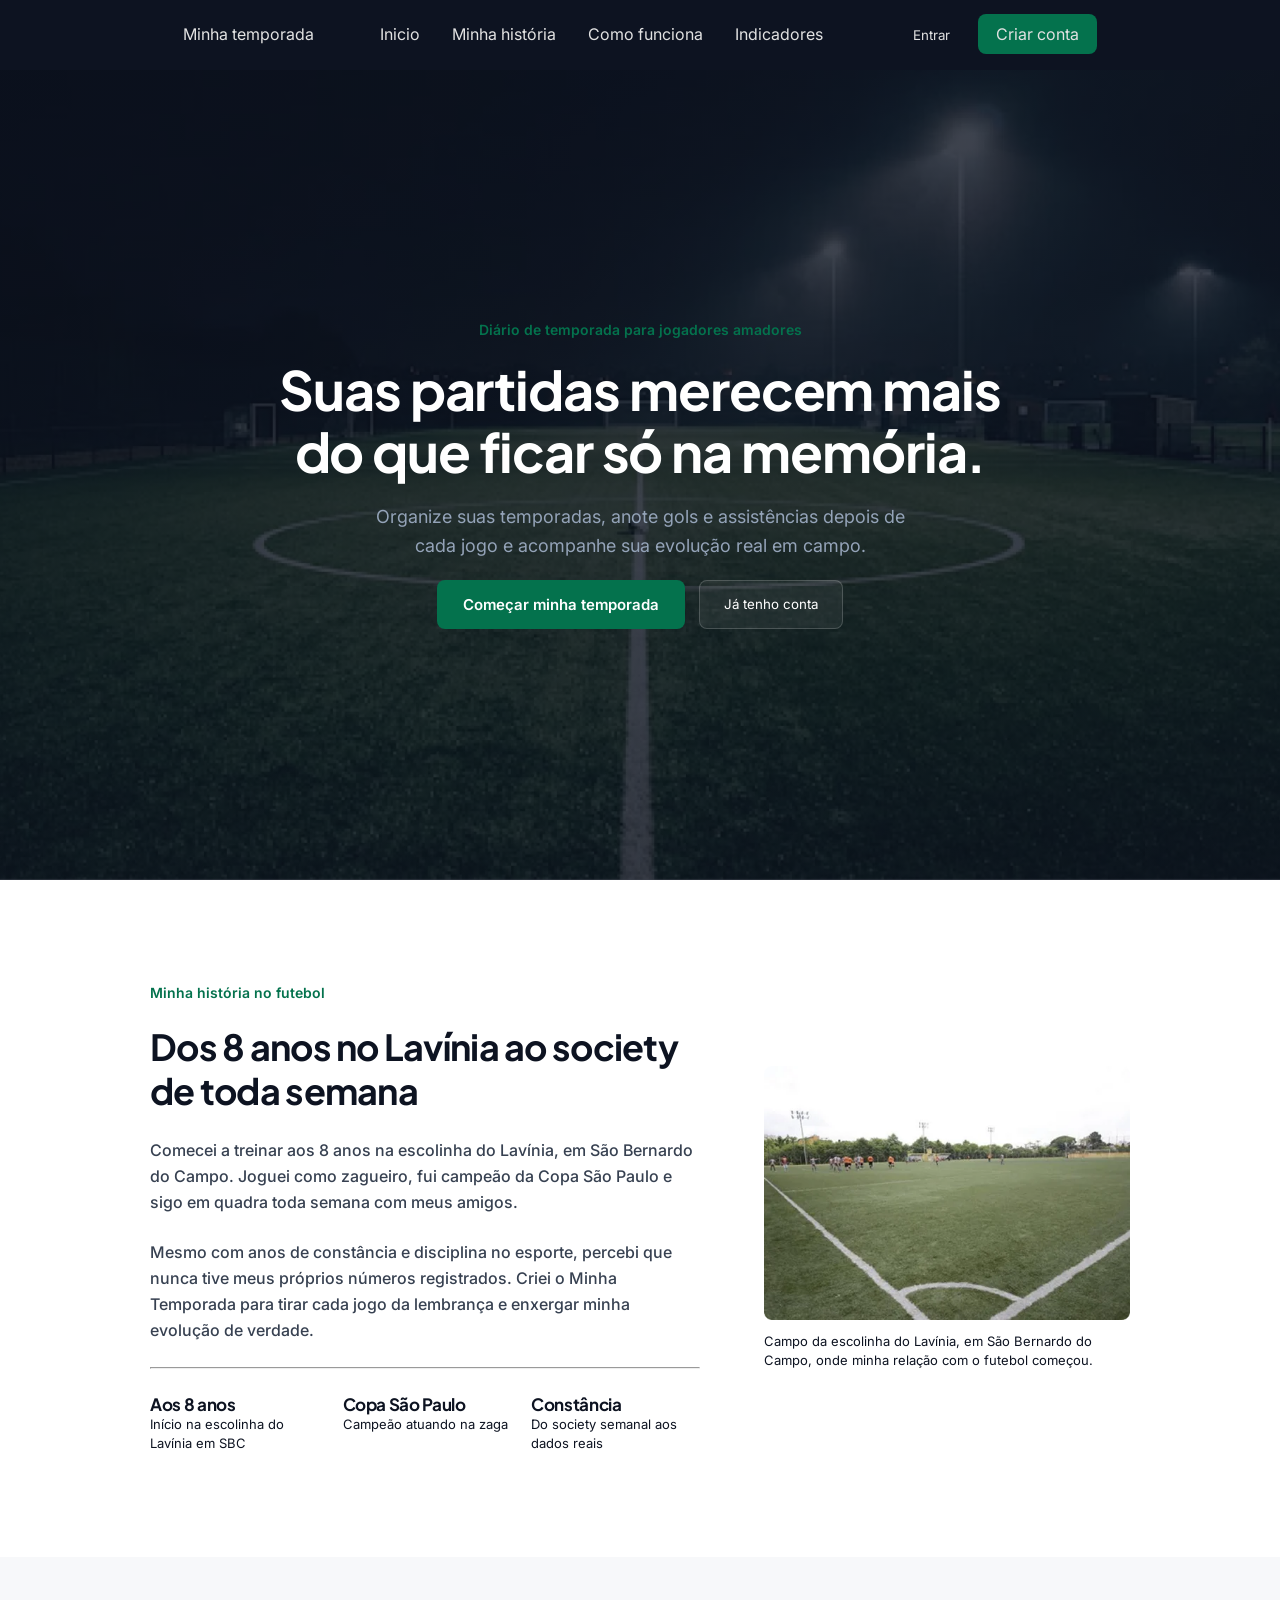
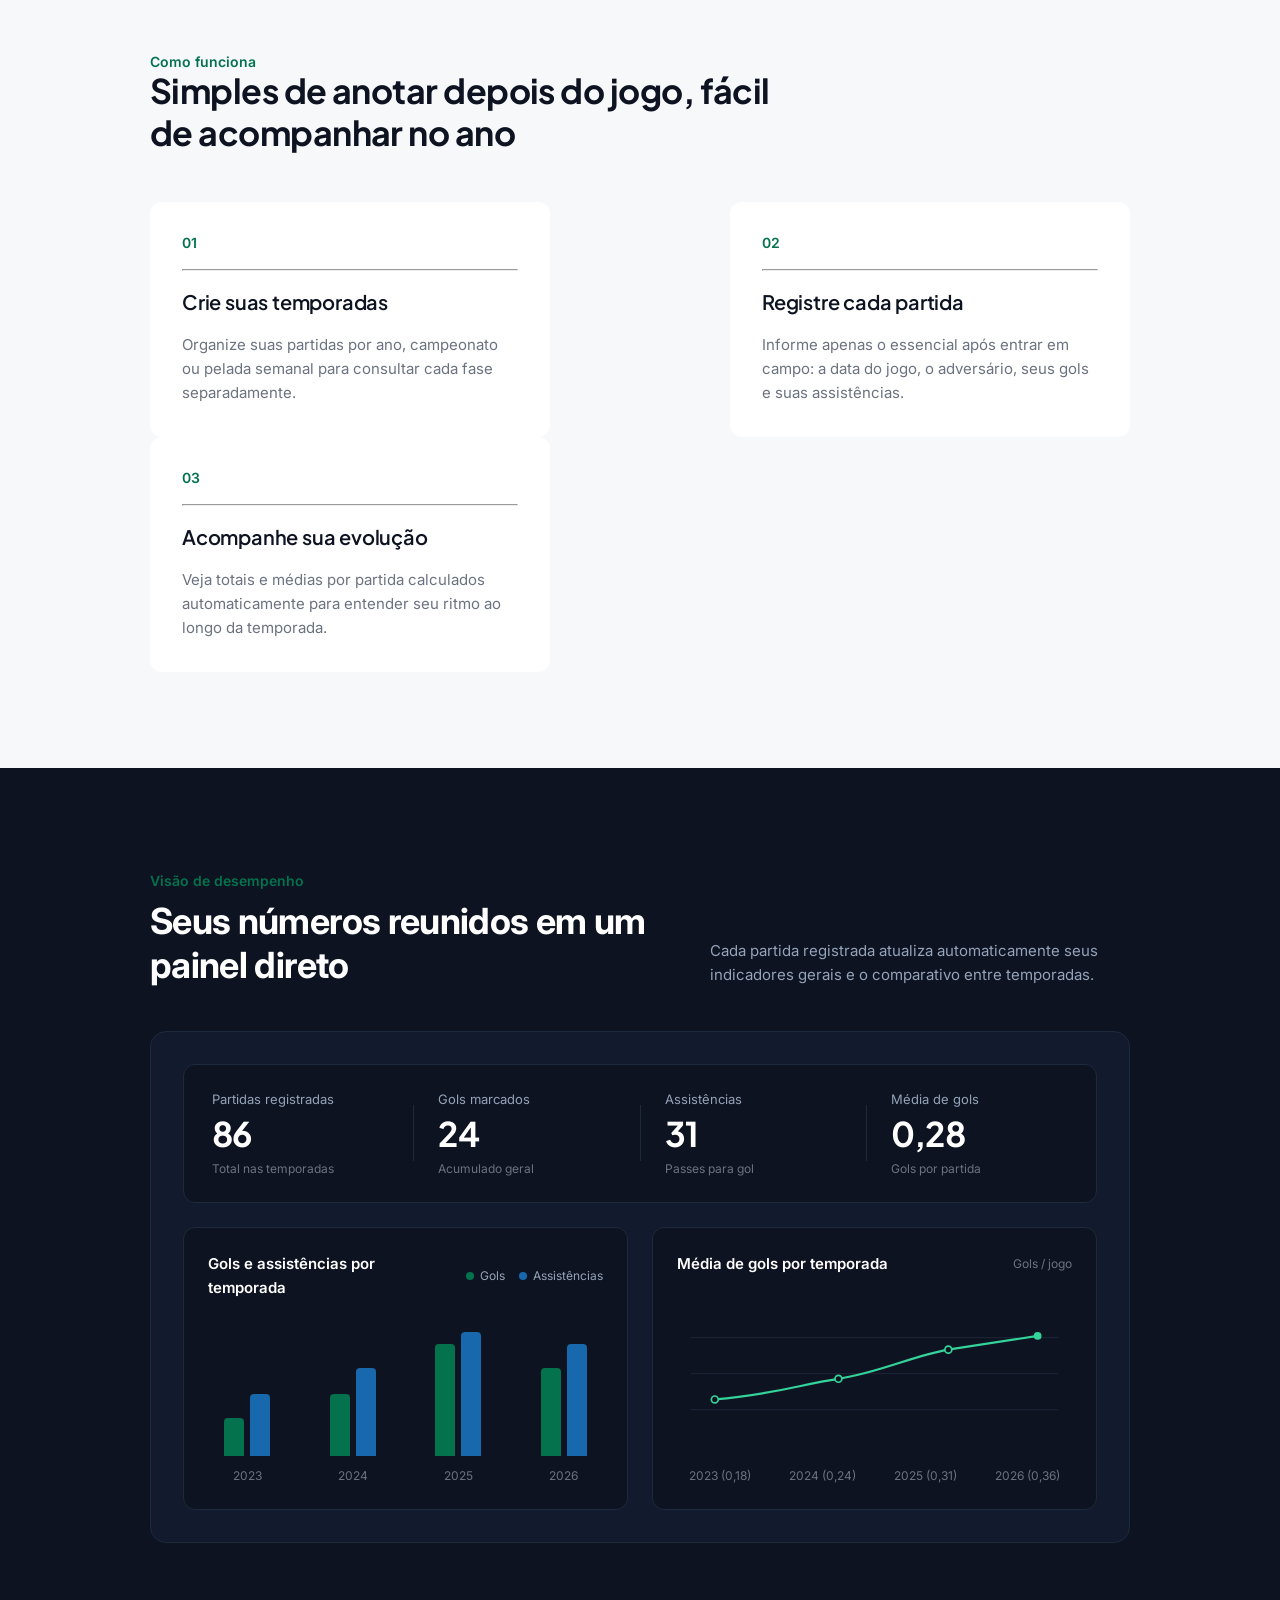
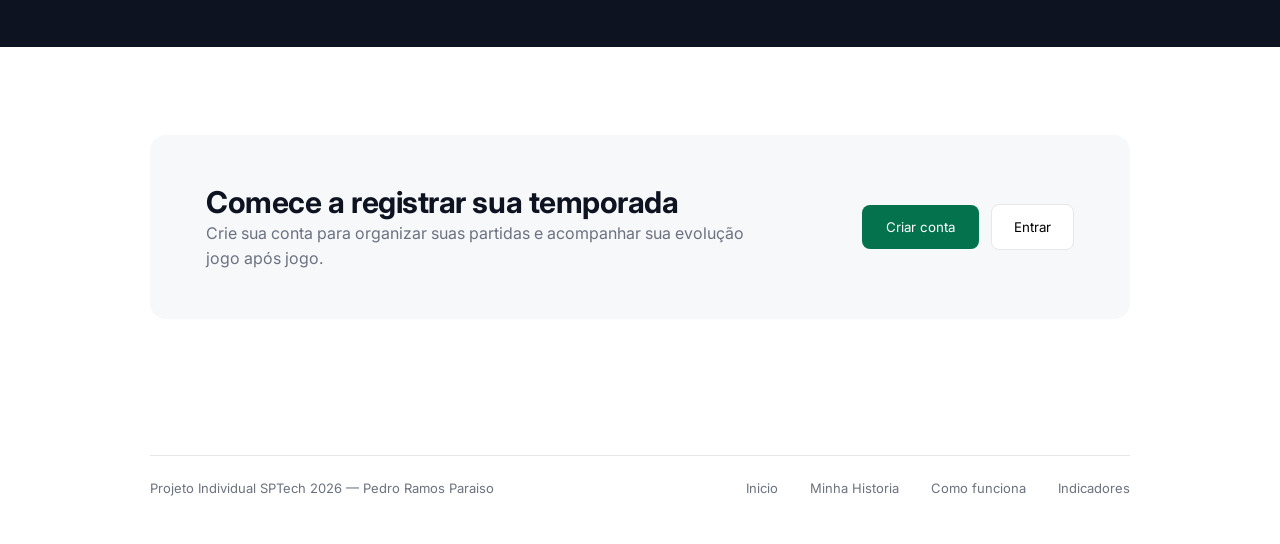
==== public/index.html @ c08e5352 "feat: adiciona tag a no navbar para redirecionar para cada sessão" ====
<!doctype html>
<html lang="pt-br">
  <head>
    <meta charset="UTF-8" />
    <meta name="viewport" content="width=device-width, initial-scale=1.0" />
    <link rel="stylesheet" href="./css/global.css" />
    <link rel="stylesheet" href="./css/components/navbar.css" />
    <link rel="stylesheet" href="./css/hero.css" />
    <link rel="stylesheet" href="./css/minha-historia.css" />
    <link rel="stylesheet" href="./css/como-funciona.css" />
    <link rel="stylesheet" href="./css/previa.css" />
    <link rel="stylesheet" href="./css/chamada-final.css" />
    <link rel="stylesheet" href="./css/footer.css" />
    <title>Minha Temorada</title>
  </head>
  <body>
    <header class="navbar-container">
      <span>Minha temporada</span>
      <nav class="navbar-container-link">
        <ul>
          <ol>
            <a href="#inicio"> Inicio </a>
          </ol>
          <ol>
            <a href="#historia"> Minha história </a>
          </ol>
          <ol>
            <a href="#como-funciona"> Como funciona </a>
          </ol>
          <ol>
            <a href="#previa"> Indicadores </a>
          </ol>
        </ul>
      </nav>
      <div>
        <a href="./pages/login.html">
          <button class="btn-entrar">Entrar</button>
        </a>
        <a class="btn-criar">Criar conta</a>
      </div>
    </header>
    <main>
      <section id="inicio" class="section-hero">
        <span class="kicker">Diário de temporada para jogadores amadores</span>
        <h1 class="hero-titulo">
          Suas partidas merecem mais do que ficar só na memória.
        </h1>
        <p class="hero-subtitulo">
          Organize suas temporadas, anote gols e assistências depois de cada
          jogo e acompanhe sua evolução real em campo.
        </p>

        <div class="hero-container">
          <button class="btn-comecar-temporada">Começar minha temporada</button>
          <button class="btn-tenho-conta">Já tenho conta</button>
        </div>
      </section>
      <section id="historia" class="section-historia">
        <article class="historia-narrativa">
          <span class="kicker">Minha história no futebol</span>
          <h2 class="narrativa-titulo">
            Dos 8 anos no Lavínia ao society de toda semana
          </h2>
          <p class="narrativa-descricao">
            Comecei a treinar aos 8 anos na escolinha do Lavínia, em São
            Bernardo do Campo. Joguei como zagueiro, fui campeão da Copa São
            Paulo e sigo em quadra toda semana com meus amigos.
          </p>
          <p class="narrativa-descricao">
            Mesmo com anos de constância e disciplina no esporte, percebi que
            nunca tive meus próprios números registrados. Criei o Minha
            Temporada para tirar cada jogo da lembrança e enxergar minha
            evolução de verdade.
          </p>

          <hr />
          <div class="container-trajetoria">
            <div class="card-trajetoria">
              <h3 class="trajetoria-titulo">Aos 8 anos</h3>
              <p class="trajetoria-descricao">
                Início na escolinha do Lavínia em SBC
              </p>
            </div>
            <div class="card-trajetoria">
              <h3 class="trajetoria-titulo">Copa São Paulo</h3>
              <p class="trajetoria-descricao">Campeão atuando na zaga</p>
            </div>
            <div class="card-trajetoria">
              <h3 class="trajetoria-titulo">Constância</h3>
              <p class="trajetoria-descricao">
                Do society semanal aos dados reais
              </p>
            </div>
          </div>
        </article>

        <article class="container-foto">
          <img
            src="./assets/campo-lavinia.webp"
            alt="Campo do Lavínia São Bernardo do Campo"
          />
          <p class="trajetoria-descricao legenda">
            Campo da escolinha do Lavínia, em São Bernardo do Campo, onde minha
            relação com o futebol começou.
          </p>
        </article>
      </section>

      <section id="como-funciona" class="section-como-funciona">
        <div class="como-funciona-container-titulo">
          <span class="kicker">Como funciona</span>
          <h4 class="como-funciona-titulo">
            Simples de anotar depois do jogo, fácil de acompanhar no ano
          </h4>
        </div>

        <div class="como-funciona-container-card">
          <article class="como-funciona-card">
            <span class="kicker">01</span>
            <hr />
            <h4 class="card-titulo">Crie suas temporadas</h4>
            <p class="card-descricao">
              Organize suas partidas por ano, campeonato ou pelada semanal para
              consultar cada fase separadamente.
            </p>
          </article>

          <article class="como-funciona-card">
            <span class="kicker">02</span>
            <hr />
            <h4 class="card-titulo">Registre cada partida</h4>
            <p class="card-descricao">
              Informe apenas o essencial após entrar em campo: a data do jogo, o
              adversário, seus gols e suas assistências.
            </p>
          </article>

          <article class="como-funciona-card">
            <span class="kicker">03</span>
            <hr />
            <h4 class="card-titulo">Acompanhe sua evolução</h4>
            <p class="card-descricao">
              Veja totais e médias por partida calculados automaticamente para
              entender seu ritmo ao longo da temporada.
            </p>
          </article>
        </div>
      </section>

      <section id="previa" class="section-previa">
        <div class="previa-header">
          <div class="previa-container-titulo">
            <span class="kicker">Visão de desempenho</span>
            <h5 class="previa-titulo">
              Seus números reunidos em um painel direto
            </h5>
          </div>
          <p>
            Cada partida registrada atualiza automaticamente seus indicadores
            gerais e o comparativo entre temporadas.
          </p>
        </div>

        <div class="previa-painel">
          <div class="previa-kpis">
            <div class="kpi-item">
              <span class="kpi-rotulo">Partidas registradas</span>
              <strong class="kpi-valor">86</strong>
              <span class="kpi-apoio">Total nas temporadas</span>
            </div>

            <div class="kpi-divisor"></div>

            <div class="kpi-item">
              <span class="kpi-rotulo">Gols marcados</span>
              <strong class="kpi-valor">24</strong>
              <span class="kpi-apoio">Acumulado geral</span>
            </div>

            <div class="kpi-divisor"></div>

            <div class="kpi-item">
              <span class="kpi-rotulo">Assistências</span>
              <strong class="kpi-valor">31</strong>
              <span class="kpi-apoio">Passes para gol</span>
            </div>

            <div class="kpi-divisor"></div>

            <div class="kpi-item">
              <span class="kpi-rotulo">Média de gols</span>
              <strong class="kpi-valor">0,28</strong>
              <span class="kpi-apoio">Gols por partida</span>
            </div>
          </div>

          <div class="previa-graficos">
            <div class="grafico-card">
              <div class="grafico-topo">
                <h3 class="grafico-titulo">
                  Gols e assistências por temporada
                </h3>
                <div class="grafico-legenda">
                  <span class="legenda-item">
                    <span class="bolinha bolinha-gols"></span> Gols
                  </span>
                  <span class="legenda-item">
                    <span class="bolinha bolinha-assist"></span> Assistências
                  </span>
                </div>
              </div>

              <div class="barras-area">
                <div class="barra-grupo">
                  <div class="barra-par">
                    <div class="barra barra-gols" style="height: 38px"></div>
                    <div class="barra barra-assist" style="height: 62px"></div>
                  </div>
                  <span class="grafico-ano">2023</span>
                </div>

                <div class="barra-grupo">
                  <div class="barra-par">
                    <div class="barra barra-gols" style="height: 62px"></div>
                    <div class="barra barra-assist" style="height: 88px"></div>
                  </div>
                  <span class="grafico-ano">2024</span>
                </div>

                <div class="barra-grupo">
                  <div class="barra-par">
                    <div class="barra barra-gols" style="height: 112px"></div>
                    <div class="barra barra-assist" style="height: 124px"></div>
                  </div>
                  <span class="grafico-ano">2025</span>
                </div>

                <div class="barra-grupo">
                  <div class="barra-par">
                    <div class="barra barra-gols" style="height: 88px"></div>
                    <div class="barra barra-assist" style="height: 112px"></div>
                  </div>
                  <span class="grafico-ano">2026</span>
                </div>
              </div>
            </div>

            <div class="grafico-card">
              <div class="grafico-topo">
                <h3 class="grafico-titulo">Média de gols por temporada</h3>
                <span class="grafico-unidade">Gols / jogo</span>
              </div>

              <svg
                class="curva-media"
                viewBox="0 0 460 126"
                fill="none"
                xmlns="http://www.w3.org/2000/svg"
              >
                <line
                  x1="16"
                  y1="24"
                  x2="444"
                  y2="24"
                  stroke="#1E293B"
                  stroke-width="1"
                />
                <line
                  x1="16"
                  y1="66"
                  x2="444"
                  y2="66"
                  stroke="#1E293B"
                  stroke-width="1"
                />
                <line
                  x1="16"
                  y1="108"
                  x2="444"
                  y2="108"
                  stroke="#1E293B"
                  stroke-width="1"
                />
                <path
                  d="M44 96 C115 90, 145 78, 188 72 C235 65, 275 45, 316 38 C355 32, 395 26, 420 22"
                  stroke="#34D399"
                  stroke-width="2.5"
                  stroke-linecap="round"
                />
                <circle
                  cx="44"
                  cy="96"
                  r="4"
                  fill="#0D1321"
                  stroke="#34D399"
                  stroke-width="2"
                />
                <circle
                  cx="188"
                  cy="72"
                  r="4"
                  fill="#0D1321"
                  stroke="#34D399"
                  stroke-width="2"
                />
                <circle
                  cx="316"
                  cy="38"
                  r="4"
                  fill="#0D1321"
                  stroke="#34D399"
                  stroke-width="2"
                />
                <circle cx="420" cy="22" r="4.5" fill="#34D399" />
              </svg>

              <div class="eixo-medias">
                <span>2023 (0,18)</span>
                <span>2024 (0,24)</span>
                <span>2025 (0,31)</span>
                <span>2026 (0,36)</span>
              </div>
            </div>
          </div>
        </div>
      </section>

      <section id="chamada-final" class="section-chamada-final">
        <div class="chamada-final-card">
          <div class="container-texto">
            <h6 class="chamada-final-titulo">
              Comece a registrar sua temporada
            </h6>
            <p class="chamada-final-descricao">
              Crie sua conta para organizar suas partidas e acompanhar sua
              evolução jogo após jogo.
            </p>
          </div>

          <div class="container-btn">
            <button class="btn-criar-chamada-final">Criar conta</button>
            <button class="btn-entrar-chamada-final">Entrar</button>
          </div>
        </div>
      </section>
    </main>
    <footer>
      <p>Projeto Individual SPTech 2026 — Pedro Ramos Paraiso</p>

      <nav class="navbar-container-link">
        <ul>
          <ol>
            Inicio
          </ol>
          <ol>
            Minha Historia
          </ol>
          <ol>
            Como funciona
          </ol>
          <ol>
            Indicadores
          </ol>
        </ul>
      </nav>
    </footer>
  </body>
</html>
---- public/css/global.css ----
@import url("https://fonts.googleapis.com/css2?family=Inter:wght@400;500;600;700&family=Plus+Jakarta+Sans:wght@600;700&display=swap");

:root {
  --cor-ink-black: #0d1321;
  --cor-turf-green: #04724d;
  --cor-ocean-deep: #1768ac;
  --cor-alabaster-grey: #e2e2e2;
  --cor-taupe-grey: #7a6563;

  --cor-branco: #ffffff;
  --cor-fundo-suave: #f7f8fa;
  --cor-painel-escuro: #121b2e;
  --cor-verde-claro: #5ed39b;

  --cor-texto-escuro: #374151;
  --cor-texto-apoio: #6b7280;
  --cor-texto-claro-apoio: #94a3b8;

  --cor-borda-clara: #e5e7eb;
  --cor-borda-escura: #1e293b;

  --cor-error: #b91c1c;

  --fonte-titulos: "Plus Jakarta Sans", sans-serif;
  --fonte-texto: "Inter", sans-serif;

  --fs-h1: 54px; /* Título Hero */
  --fs-h2: 36px; /* Títulos de seção */
  --fs-kpi: 34px; /* Números de destaque da Dashboard */
  --fs-h3: 30px; /* Título da Chamada Final (CTA) */
  --fs-h4: 20px; /* Títulos dos cards (Passos 01-03) */
  --fs-lead: 18px; /* Subtítulo do Hero */
  --fs-marca: 17px; /* Logotipo e marcos da trajetória */
  --fs-corpo: 16px; /* Parágrafos principais */
  --fs-card: 15px; /* Texto de cards, gráficos e botões principais */
  --fs-nav: 14px; /* Menu de navegação e numeração */
  --fs-kicker: 13px; /* Kickers de seção, legendas e rodapé */
  --fs-grafico: 12px; /* Sublegendas de KPI e eixos */

  --raio-botao: 8px;
  --raio-card: 12px;
  --raio-painel: 16px;
}

* {
  margin: 0;
  padding: 0;
  box-sizing: border-box;
}

html {
  scroll-behavior: smooth;
}

body {
  font-family: var(--fonte-texto);
  font-size: var(--fs-corpo);
  line-height: 1.6;
  color: var(--cor-ink-black);
  background-color: var(--cor-branco);
  -webkit-font-smoothing: antialiased;
}

h1,
h2,
h3,
h4 {
  font-family: var(--fonte-titulos);
  font-weight: 700;
  letter-spacing: -0.02em;
}

a {
  text-decoration: none;
  color: inherit;
  cursor: pointer;
}

ul {
  list-style: none;
}

img {
  max-width: 100%;
  display: block;
}

button {
  font-family: var(--fonte-texto);
  cursor: pointer;
  border: none;
}

.btn-verde {
  border-radius: var(--raio-botao);
  background: var(--cor-turf-green);
  color: var(--cor-branco);
}

.kicker {
  color: var(--cor-turf-green);
  font-size: var(--fs-nav);
  font-style: normal;
  font-weight: 600;
  line-height: normal;
}

hr {
  color: var(--cor-borda-clara);
}

.input {
  border-radius: var(--raio-botao);
  border: 1px solid var(--cor-borda-clara);
  padding: 13px 14px;
  color: var(--cor-painel-escuro);
}

.msgErro {
  display: none;
  color: var(--cor-error);
  font-size: var(--fs-kicker);
  padding: 10px 0px;
  line-height: 1.4;
  text-align: left;
}

.erroGeral {
  display: none;
  background-color: #fef2f2;
  border: 1px solid #fecaca;
  color: var(--cor-error);
  font-size: var(--fs-kicker);
  padding: 10px 14px;
  border-radius: var(--raio-botao, 8px);
  line-height: 1.4;
  text-align: left;
}
---- public/css/components/navbar.css ----
.navbar-container {
  display: flex;
  flex-direction: row;
  justify-content: space-around;
  align-items: center;
  background-color: var(--cor-ink-black);
  color: var(--cor-alabaster-grey);
  padding: 22px 150px;
}

.navbar-container-link ul {
  display: flex;
  flex-direction: row;
  gap: 32px;
}

.navbar-container-link ul ol {
  cursor: pointer;
}

.btn-entrar {
  background-color: transparent;
  color: var(--cor-alabaster-grey);
  border-radius: var(--raio-botao);
  padding: 0 24px;
}

.btn-criar {
  background-color: var(--cor-turf-green);
  color: var(--cor-alabaster-grey);
  padding: 10px 18px;
  border-radius: var(--raio-botao);
}
---- public/css/hero.css ----
.section-hero {
  height: 90vh;
  width: 100%;
  background-image:
    linear-gradient(rgba(13, 19, 33, 0.8), rgba(13, 19, 33, 0.8)),
    url("../assets/bg-main.webp");
  background-position: center;
  background-size: cover;
  background-repeat: no-repeat;

  display: flex;
  flex-direction: column;
  justify-content: center;
  align-items: center;
  gap: 20px;
}

.hero-titulo {
  color: var(--cor-branco);
  text-align: center;
  font-size: var(--fs-h1);
  font-style: normal;
  font-weight: 700;
  line-height: 62px;
  max-width: 790px;
}

.hero-subtitulo {
  color: var(--cor-texto-claro-apoio);
  text-align: center;
  font-size: var(--fs-lead);
  font-style: normal;
  font-weight: 400;
  line-height: 29px;
  max-width: 570px;
}

.hero-container {
  display: flex;
  flex-direction: row;
  gap: 14px;
}

.btn-comecar-temporada {
  border-radius: var(--raio-botao);
  padding: 15px 26px;
  background-color: var(--cor-turf-green);
  color: var(--cor-branco);
  font-style: normal;
  font-size: var(--fs-card);
  font-weight: 600;
  line-height: normal;
}

.btn-tenho-conta {
  border-radius: var(--raio-botao);
  padding: 15px 24px;
  border: 1px solid rgba(255, 255, 255, 0.18);
  background: rgba(255, 255, 255, 0.06);
  color: var(--cor-branco);
}
---- public/css/minha-historia.css ----
.section-historia {
  display: flex;
  flex-direction: row;
  justify-content: center;
  align-items: center;
  padding: 104px 150px;
  gap: 64px;
}

.historia-narrativa {
  display: flex;
  flex-direction: column;
  gap: 24px;
  max-width: 550px;
}

.narrativa-titulo {
  color: var(--cor-ink-black);
  font-size: var(--fs-h2);
  font-style: normal;
  font-weight: 700;
  line-height: 44px;
}

.narrativa-descricao {
  color: var(--cor-texto-escuro);
  font-size: var(--fs-corpo);
  font-style: normal;
  font-weight: 500;
  line-height: 26px;
}

.container-trajetoria {
  display: flex;
  flex-direction: row;
  justify-content: space-between;

  color: var(--cor-ink-black);
}

.trajetoria-titulo {
  font-size: var(--fs-marca);
  font-style: normal;
  font-weight: 700;
  line-height: normal;
}

.trajetoria-descricao {
  color: var(--cor-ink-black);
  font-size: var(--fs-kicker);
  font-style: normal;
  font-weight: 400;
  line-height: 19px;
  max-width: 169px;
}

.container-foto {
  display: flex;
  flex-direction: column;
  gap: 12px;
}

.legenda {
  max-width: 100%;
}
---- public/css/como-funciona.css ----
.section-como-funciona {
  background-color: var(--cor-fundo-suave);
  padding: 96px 150px;
  display: flex;
  flex-direction: column;
  gap: 48px;
}

.como-funciona-container-titulo {
  display: flex;
  flex-direction: column;
}

.como-funciona-titulo {
  color: var(--cor-ink-black);
  font-size: var(--fs-kpi);
  font-style: normal;
  font-weight: 700;
  line-height: 42px;
  letter-spacing: -0.544px;
  max-width: 640px;
}

.como-funciona-container-card {
  display: flex;
  flex-wrap: wrap;
  justify-content: space-between;
  flex-direction: row;
}

.como-funciona-card {
  background-color: var(--cor-branco);
  border-radius: var(--raio-card);
  padding: 32px;
  display: flex;
  flex-direction: column;
  gap: 18px;
  max-width: 400px;
}

.card-titulo {
  color: var(--cor-ink-black);
  font-size: var(--fs-h4);
  font-style: normal;
  font-weight: 600;
  line-height: 26px;
  letter-spacing: -0.2px;
}

.card-descricao {
  color: var(--cor-texto-apoio);
  font-size: 15px;
  font-style: normal;
  font-weight: 400;
  line-height: 24px;
}
---- public/css/previa.css ----
.section-previa {
  padding: 104px 150px;
  background: var(--cor-ink-black);
}

.previa-header {
  display: flex;
  flex-direction: row;
  justify-content: space-between;
  align-items: flex-end;
}

.previa-container-titulo {
  display: flex;
  flex-direction: column;
  gap: 10px;
}

.previa-titulo {
  color: var(--cor-branco);
  font-size: var(--fs-h2);
  font-style: normal;
  font-weight: 700;
  line-height: 44px;
  letter-spacing: -0.648px;
  max-width: 580px;
}

.previa-header p {
  color: var(--cor-texto-claro-apoio);
  font-size: var(--fs-card);
  font-style: normal;
  font-weight: 400;
  line-height: 24px;
  max-width: 420px;
}

.previa-painel {
  margin-top: 44px;
  padding: 32px;
  background-color: var(--cor-painel-escuro);
  border: 1px solid var(--cor-borda-escura);
  border-radius: var(--raio-painel);
  display: flex;
  flex-direction: column;
  gap: 24px;
}

.previa-kpis {
  padding: 24px 28px;
  background-color: var(--cor-ink-black);
  border: 1px solid var(--cor-borda-escura);
  border-radius: var(--raio-card);
  display: flex;
  justify-content: space-between;
  align-items: center;
  gap: 24px;
}

.kpi-item {
  display: flex;
  flex-direction: column;
  gap: 6px;
  flex: 1;
}

.kpi-rotulo {
  font-size: var(--fs-kicker);
  color: var(--cor-texto-claro-apoio);
}

.kpi-valor {
  font-family: var(--fonte-titulos);
  font-size: var(--fs-kpi);
  font-weight: 700;
  line-height: 1.1;
  letter-spacing: -0.02em;
  color: var(--cor-branco);
}

.kpi-apoio {
  font-size: var(--fs-grafico);
  color: var(--cor-texto-apoio);
}

.kpi-divisor {
  width: 1px;
  height: 56px;
  background-color: var(--cor-borda-escura);
}

.previa-graficos {
  display: flex;
  gap: 24px;
}

.grafico-card {
  flex: 1; 
  padding: 24px;
  background-color: var(--cor-ink-black);
  border: 1px solid var(--cor-borda-escura);
  border-radius: var(--raio-card);
  display: flex;
  flex-direction: column;
  justify-content: space-between;
  gap: 20px;
}

.grafico-topo {
  display: flex;
  justify-content: space-between;
  align-items: center;
  gap: 12px;
}

.grafico-titulo {
  font-family: var(--fonte-texto);
  font-size: var(--fs-card);
  font-weight: 600;
  color: var(--cor-branco);
  letter-spacing: normal;
}

.grafico-legenda {
  display: flex;
  align-items: center;
  gap: 14px;
}

.legenda-item {
  display: flex;
  align-items: center;
  gap: 6px;
  font-size: var(--fs-grafico);
  color: var(--cor-texto-claro-apoio);
}

.bolinha {
  width: 8px;
  height: 8px;
  border-radius: 50%;
}

.bolinha-gols,
.barra-gols {
  background-color: var(--cor-turf-green);
}

.bolinha-assist,
.barra-assist {
  background-color: var(--cor-ocean-deep);
}

.barras-area {
  display: flex;
  justify-content: space-between;
  align-items: flex-end;
  padding: 12px 16px 0;
  min-height: 165px;
}

.barra-grupo {
  display: flex;
  flex-direction: column;
  align-items: center;
  gap: 10px;
}

.barra-par {
  display: flex;
  align-items: flex-end;
  gap: 6px;
}

.barra {
  width: 20px;
  border-radius: 4px 4px 0 0;
}

.grafico-ano,
.grafico-unidade,
.eixo-medias {
  font-size: var(--fs-grafico);
  color: var(--cor-texto-apoio);
}


.curva-media {
  width: 100%;
  height: auto;
}

.eixo-medias {
  display: flex;
  justify-content: space-between;
  padding: 0 12px;
}
---- public/css/chamada-final.css ----
.section-chamada-final {
  padding: 88px 150px;
}

.chamada-final-card {
  background-color: var(--cor-fundo-suave);
  border-radius: var(--raio-painel);
  padding: 48px 56px;
  display: flex;
  justify-content: space-between;
}

.chamada-final-titulo {
  color: var(--cor-ink-black);
  font-size: 30px;
  font-style: normal;
  font-weight: 700;
  line-height: 38px;
  letter-spacing: -0.45px;
}

.chamada-final-descricao {
  color: var(--cor-texto-apoio);
  font-size: var(--fs-corpo);
  font-style: normal;
  font-weight: 400;
  line-height: 25px;
  max-width: 540px;
}

.container-btn {
  display: flex;
  flex-direction: row;
  gap: 12px;
  justify-content: center;
  align-items: center;
}

.btn-criar-chamada-final {
  border-radius: var(--raio-botao);
  padding: 14px 24px;
  background: var(--cor-turf-green);
  color: var(--cor-branco);
}

.btn-entrar-chamada-final {
  border-radius: var(--raio-botao);
  padding: 14px 22px;
  border: 1px solid var(--cor-borda-clara);
  background-color: var(--cor-branco);
}
---- public/css/footer.css ----
footer {
  margin: 48px 150px;
  padding-top: 24px;
  border-top: 1px solid var(--cor-borda-clara);
  display: flex;
  flex-direction: row;
  justify-content: space-between;
  color: var(--cor-texto-apoio);
  font-size: var(--fs-kicker);
  font-style: normal;
  font-weight: 400;
  line-height: normal;
}
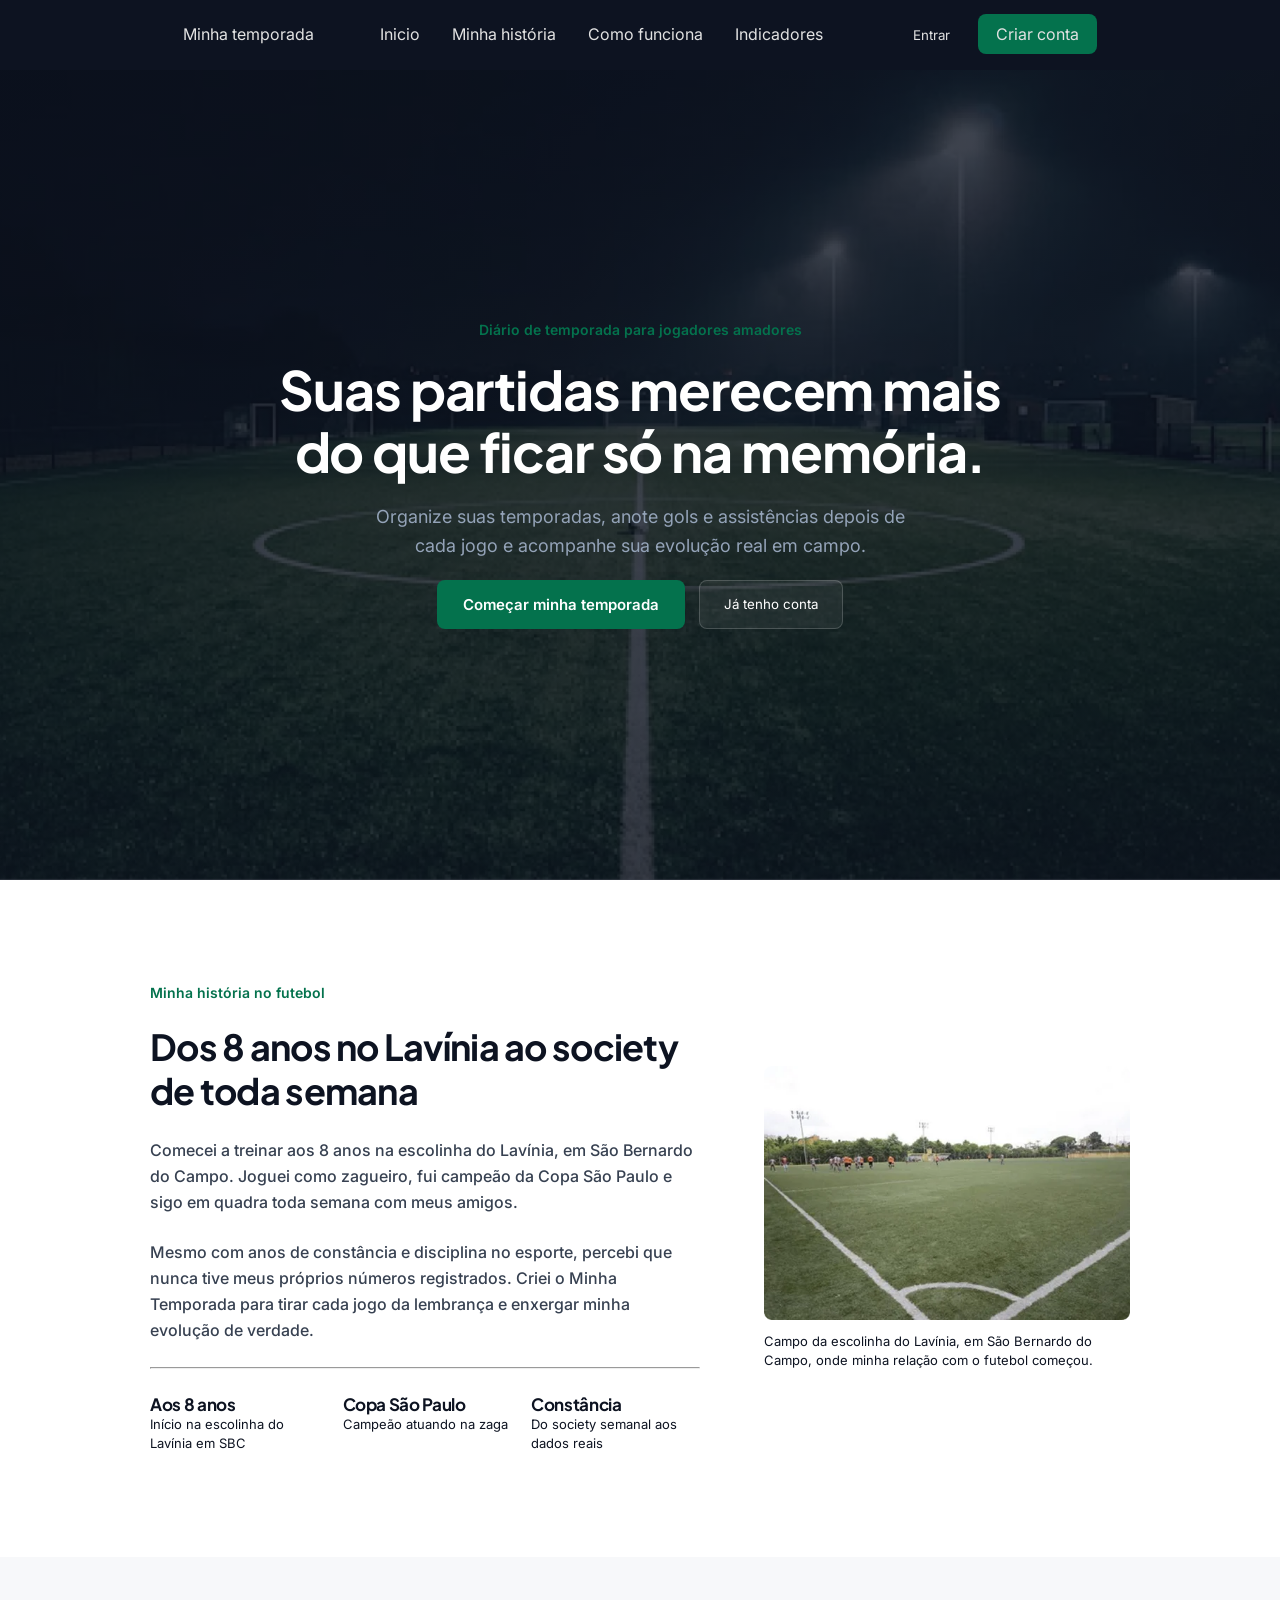
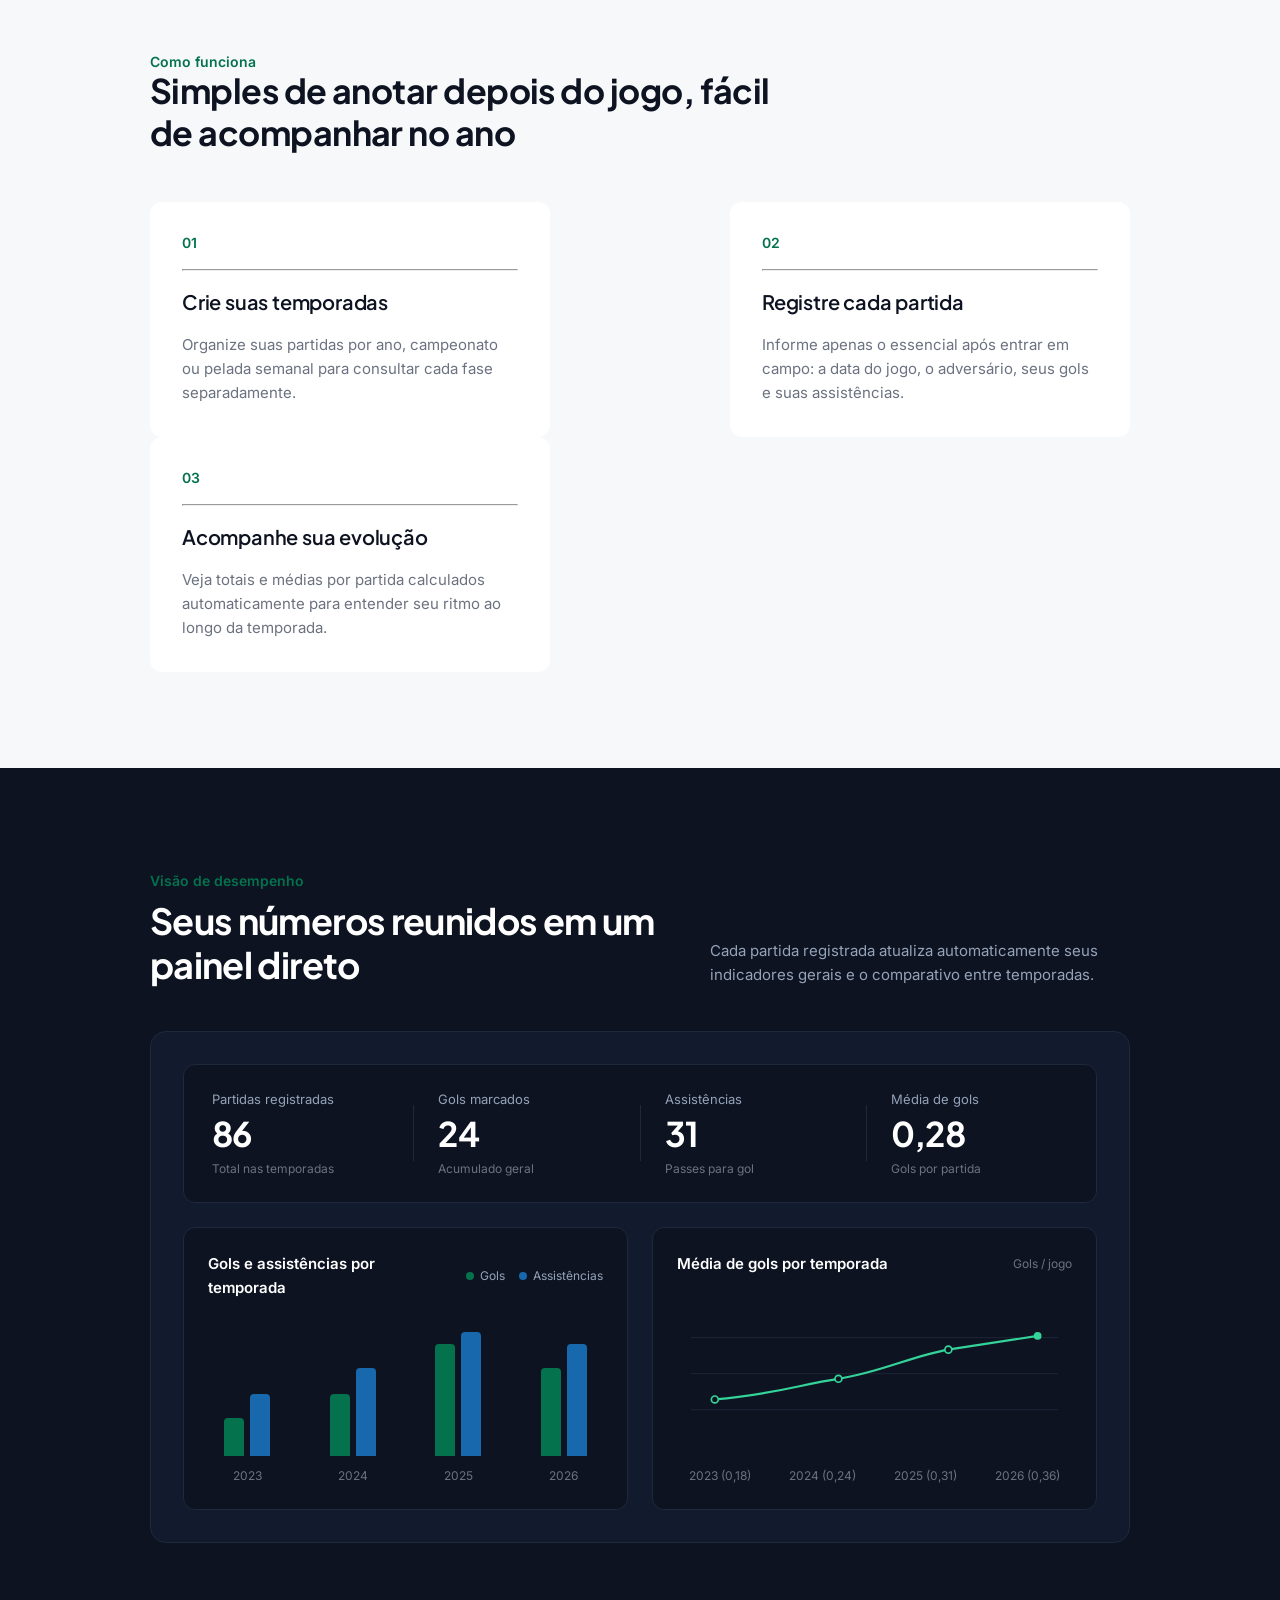
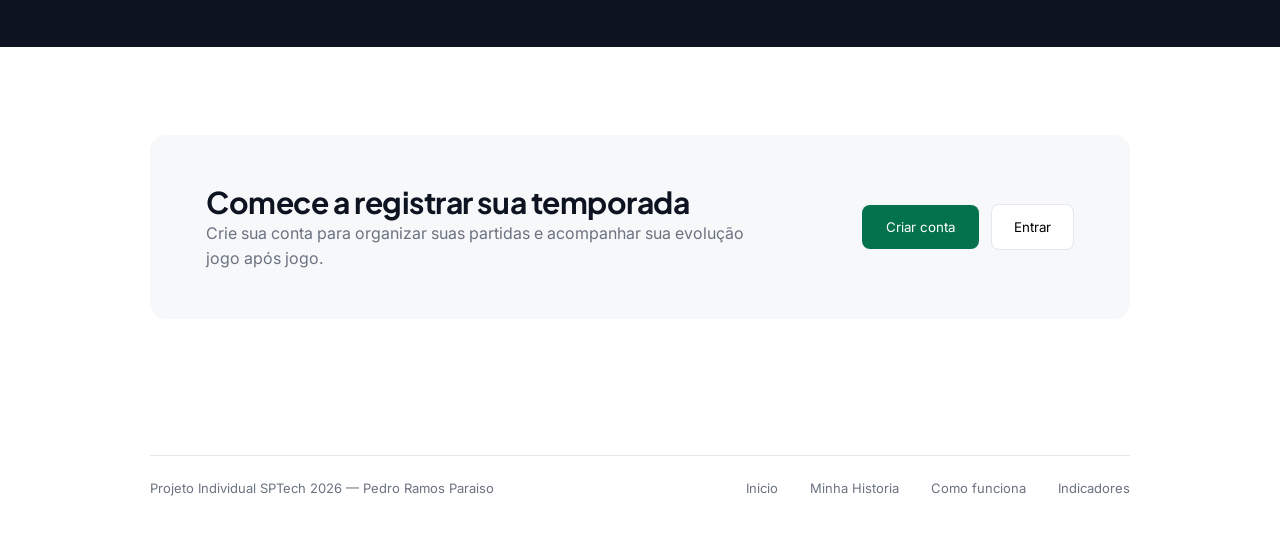
==== commit 033f2428: "feat: nova tela de cadastro e adicionado navegação entre a tela de cadastro e login" ====
--- a/public/index.html
+++ b/public/index.html
@@ -36,7 +36,7 @@
         <a href="./pages/login.html">
           <button class="btn-entrar">Entrar</button>
         </a>
-        <a class="btn-criar">Criar conta</a>
+        <a href="./pages/cadastro.html" class="btn-criar">Criar conta</a>
       </div>
     </header>
     <main>
--- a/public/css/global.css
+++ b/public/css/global.css
@@ -64,7 +64,9 @@
 h1,
 h2,
 h3,
-h4 {
+h4,
+h5,
+h6 {
   font-family: var(--fonte-titulos);
   font-weight: 700;
   letter-spacing: -0.02em;
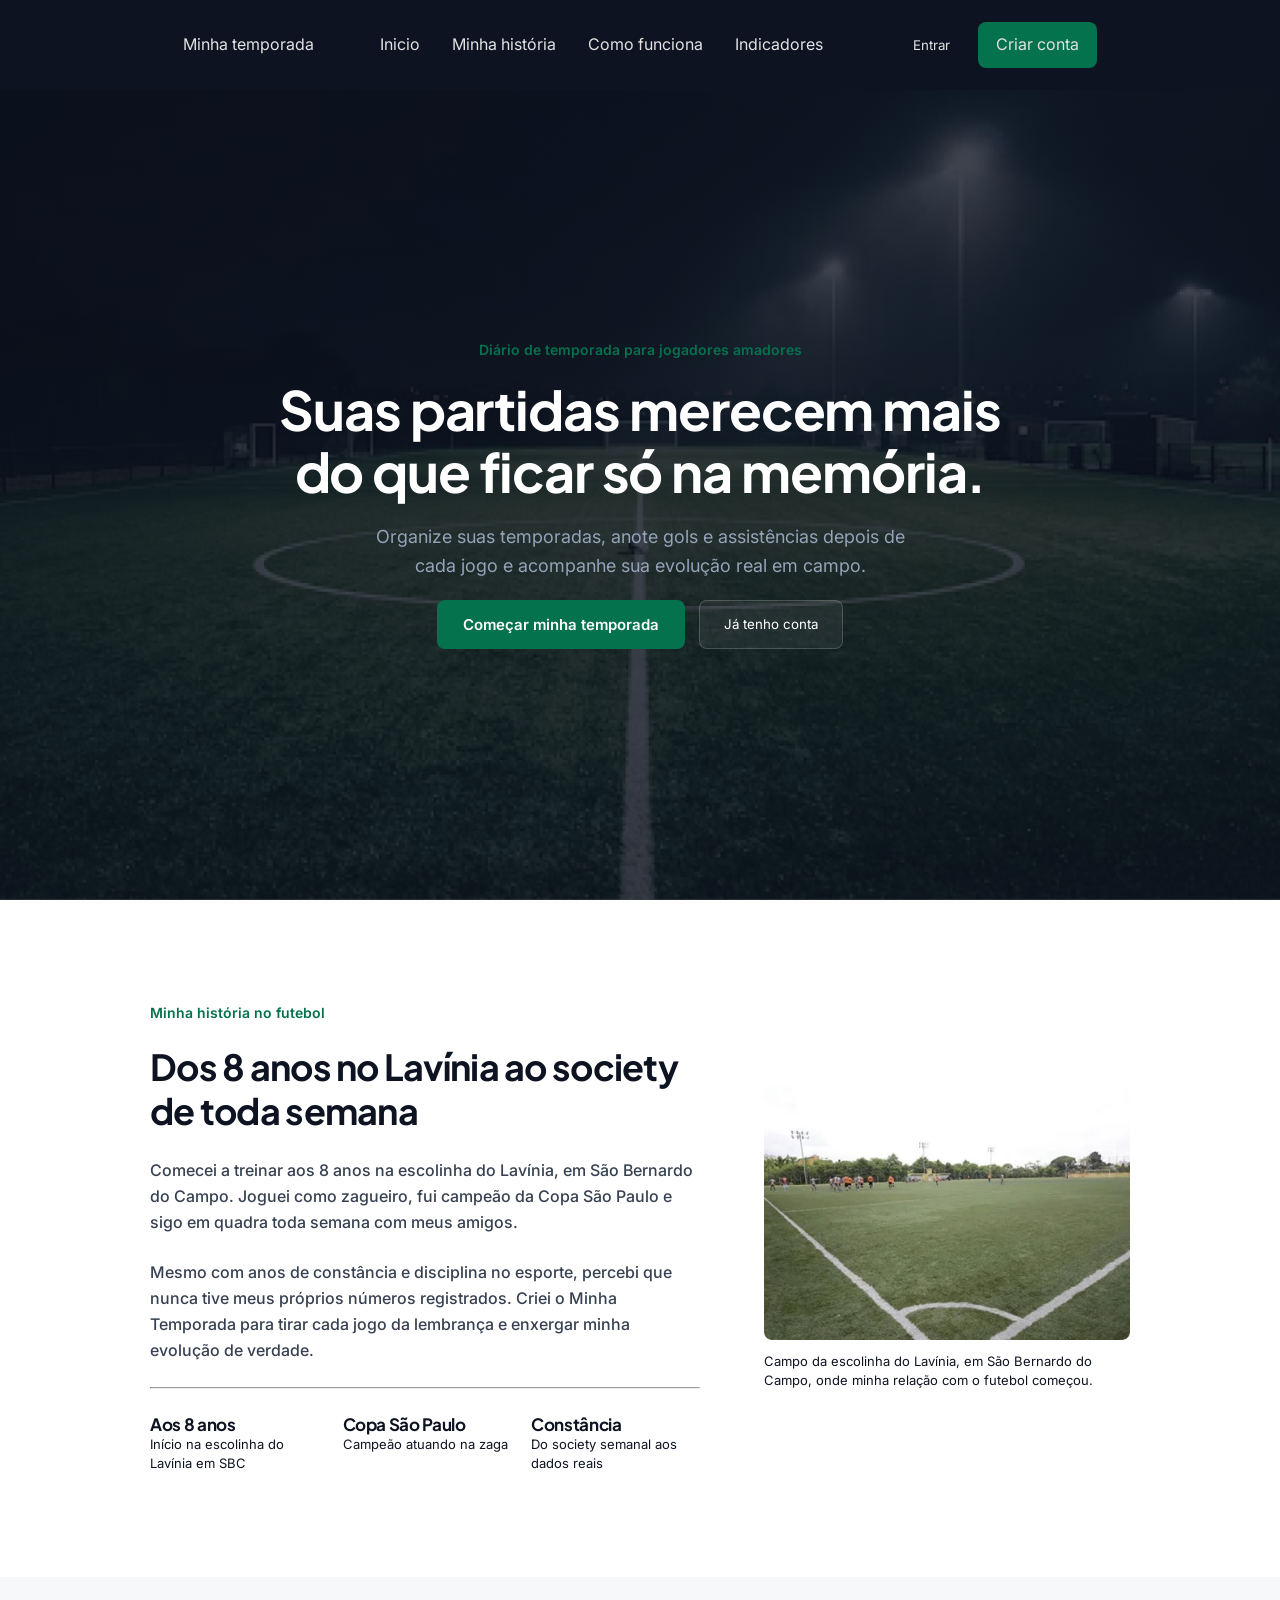
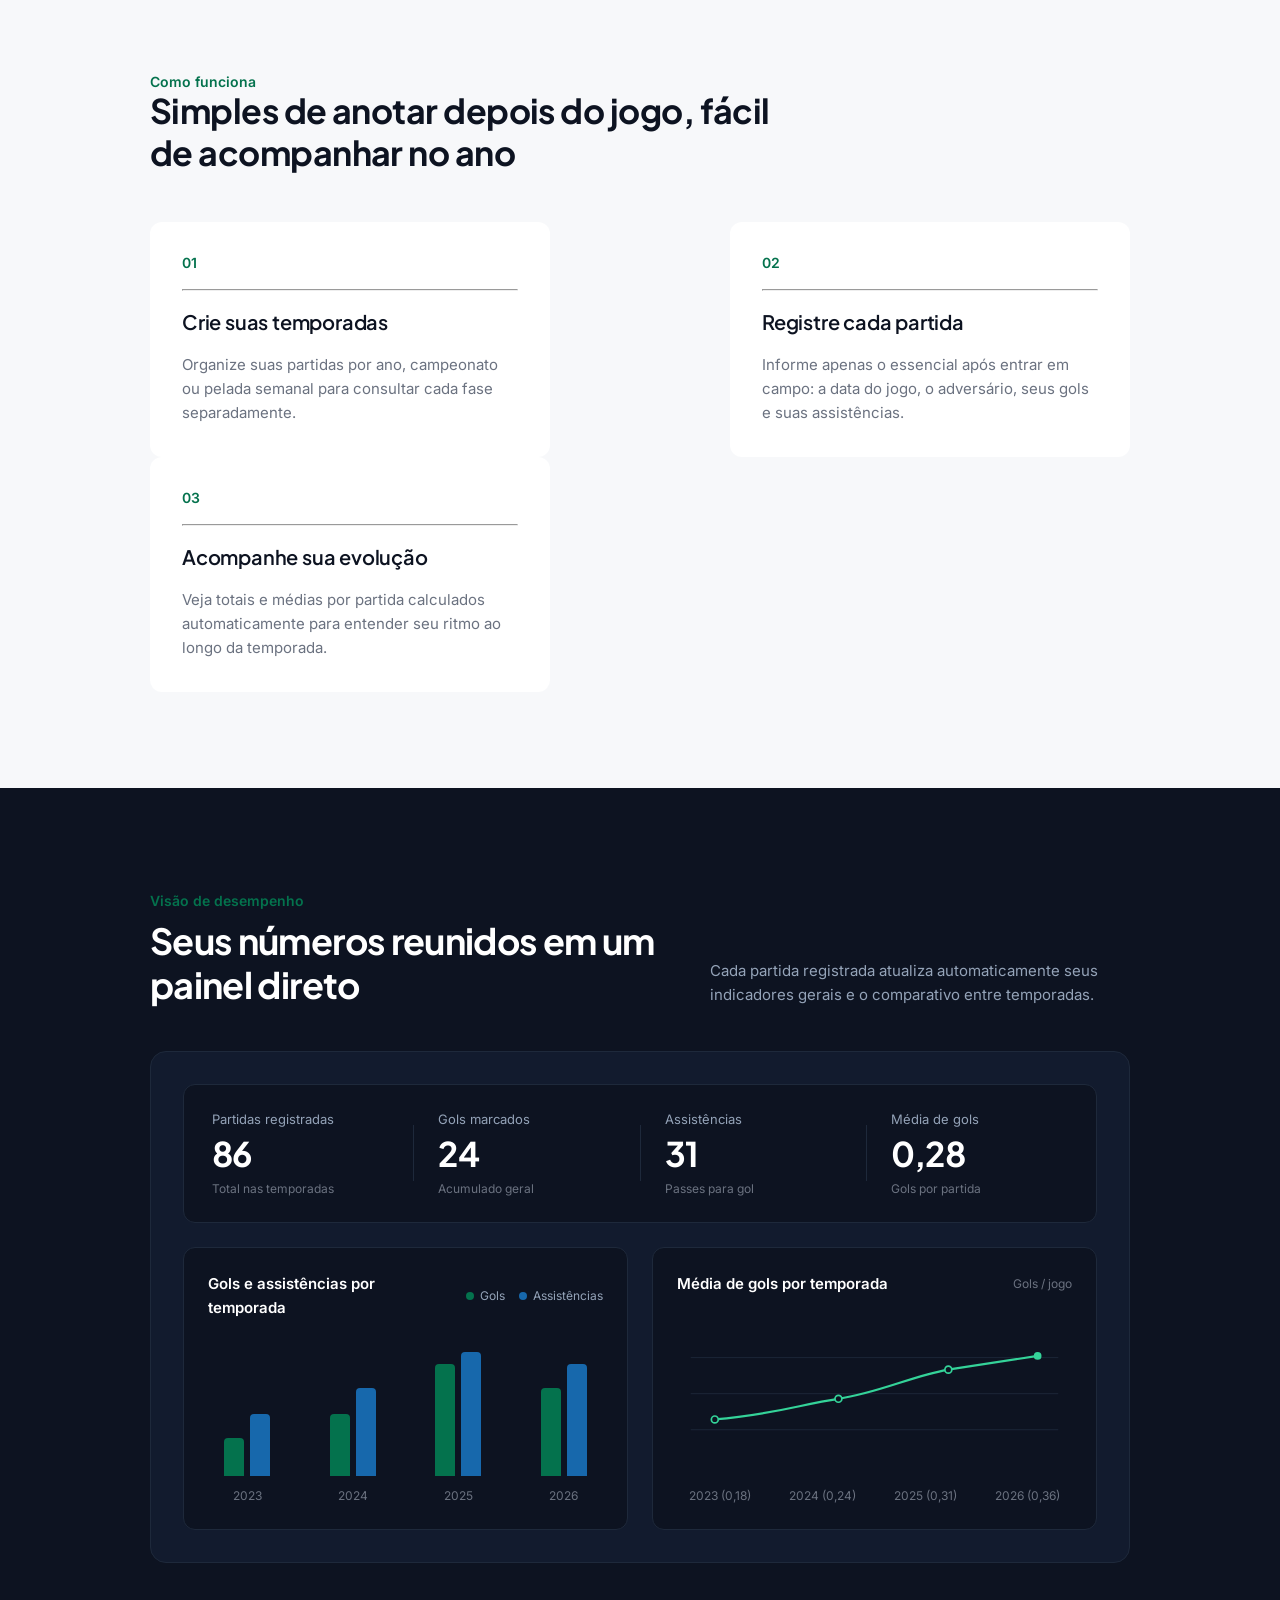
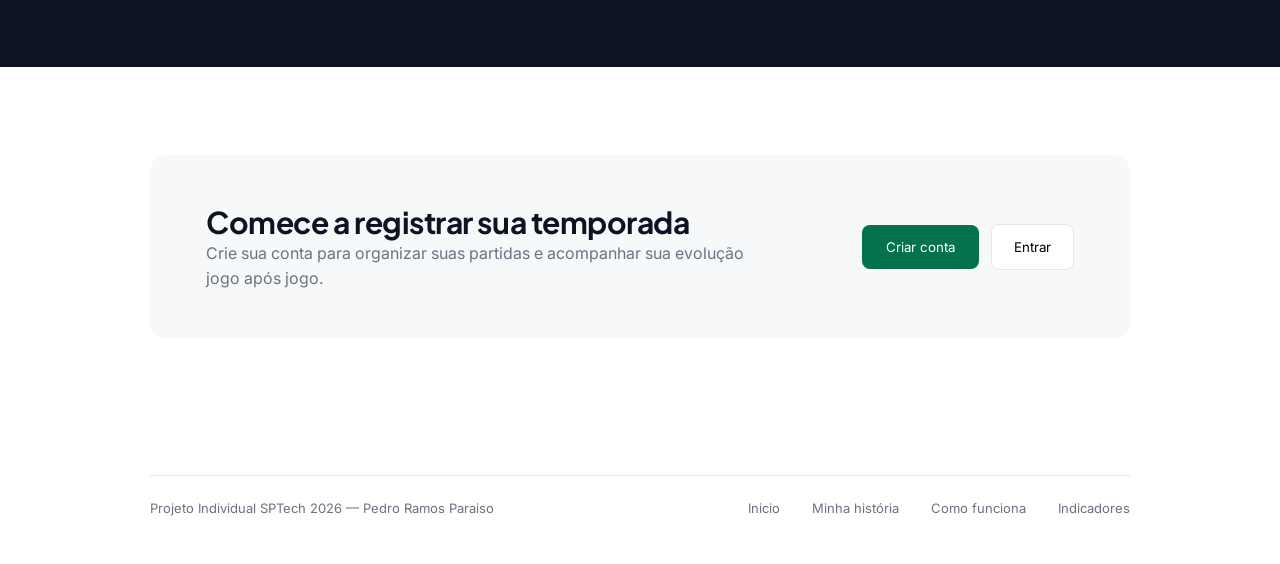
==== commit 806d7465: "feat: adicionado os links da sessões no footer" ====
--- a/public/index.html
+++ b/public/index.html
@@ -350,16 +350,16 @@
       <nav class="navbar-container-link">
         <ul>
           <ol>
-            Inicio
-          </ol>
-          <ol>
-            Minha Historia
-          </ol>
-          <ol>
-            Como funciona
-          </ol>
-          <ol>
-            Indicadores
+            <a href="#inicio"> Inicio </a>
+          </ol>
+          <ol>
+            <a href="#historia"> Minha história </a>
+          </ol>
+          <ol>
+            <a href="#como-funciona"> Como funciona </a>
+          </ol>
+          <ol>
+            <a href="#previa"> Indicadores </a>
           </ol>
         </ul>
       </nav>
--- a/public/css/global.css
+++ b/public/css/global.css
@@ -3,7 +3,9 @@
 :root {
   --cor-ink-black: #0d1321;
   --cor-turf-green: #04724d;
+  --cor-turf-green-hover: #035c3e;
   --cor-ocean-deep: #1768ac;
+  --cor-ocean-deep-hover: #12538a;
   --cor-alabaster-grey: #e2e2e2;
   --cor-taupe-grey: #7a6563;
 
@@ -20,6 +22,13 @@
   --cor-borda-escura: #1e293b;
 
   --cor-error: #b91c1c;
+  --cor-error-hover: #991b1b;
+  --cor-fundo-error: #fef2f2;
+  --cor-borda-error: #fecaca;
+  --cor-borda-alerta: #feea86;
+  --cor-texto-alerta: #deba02;
+
+  --transicao-padrao: 0.2s ease;
 
   --fonte-titulos: "Plus Jakarta Sans", sans-serif;
   --fonte-texto: "Inter", sans-serif;
@@ -38,6 +47,7 @@
   --fs-grafico: 12px; /* Sublegendas de KPI e eixos */
 
   --raio-botao: 8px;
+  --raio-notificacao: 10px;
   --raio-card: 12px;
   --raio-painel: 16px;
 }
@@ -91,12 +101,41 @@
   font-family: var(--fonte-texto);
   cursor: pointer;
   border: none;
+  transition:
+    background-color var(--transicao-padrao),
+    color var(--transicao-padrao),
+    border-color var(--transicao-padrao),
+    transform 0.15s ease,
+    box-shadow var(--transicao-padrao);
+}
+
+button:active {
+  transform: scale(0.98);
+}
+
+.logo {
+  color: var(--cor-branco);
+  font-family: var(--fonte-titulos);
+  font-size: var(--fs-marca);
+  font-style: normal;
+  font-weight: 700;
+  line-height: normal;
 }
 
 .btn-verde {
   border-radius: var(--raio-botao);
   background: var(--cor-turf-green);
   color: var(--cor-branco);
+}
+
+.btn-verde:hover {
+  background: var(--cor-turf-green-hover);
+  transform: translateY(-1px);
+  box-shadow: 0 4px 12px rgba(4, 114, 77, 0.22);
+}
+
+.btn-verde:active {
+  transform: translateY(0) scale(0.98);
 }
 
 .kicker {
@@ -111,26 +150,58 @@
   color: var(--cor-borda-clara);
 }
 
+.container-input {
+  display: flex;
+  flex-direction: column;
+  gap: 12px;
+}
+
+.container-input label {
+  color: var(--cor-ink-black);
+  font-size: var(--fs-nav);
+  font-style: normal;
+  font-weight: 500;
+  line-height: normal;
+}
+
 .input {
   border-radius: var(--raio-botao);
   border: 1px solid var(--cor-borda-clara);
   padding: 13px 14px;
   color: var(--cor-painel-escuro);
+  outline: none;
+  transition:
+    border-color var(--transicao-padrao),
+    box-shadow var(--transicao-padrao),
+    background-color var(--transicao-padrao);
+}
+
+.input:hover {
+  border-color: var(--cor-texto-claro-apoio);
+}
+
+.input:focus {
+  border-color: var(--cor-turf-green);
+  box-shadow: 0 0 0 3px rgba(4, 114, 77, 0.15);
+}
+
+.input-date {
+  width: 45%;
 }
 
 .msgErro {
   display: none;
   color: var(--cor-error);
   font-size: var(--fs-kicker);
-  padding: 10px 0px;
+  padding-top: 5px;
   line-height: 1.4;
   text-align: left;
 }
 
 .erroGeral {
   display: none;
-  background-color: #fef2f2;
-  border: 1px solid #fecaca;
+  background-color: var(--cor-fundo-error);
+  border: 1px solid var(--cor-borda-error);
   color: var(--cor-error);
   font-size: var(--fs-kicker);
   padding: 10px 14px;
--- a/public/css/components/navbar.css
+++ b/public/css/components/navbar.css
@@ -1,4 +1,6 @@
 .navbar-container {
+  position: sticky;
+  top: 0;
   display: flex;
   flex-direction: row;
   justify-content: space-around;
@@ -25,9 +27,30 @@
   padding: 0 24px;
 }
 
+.btn-entrar:hover {
+  color: var(--cor-branco);
+}
+
 .btn-criar {
   background-color: var(--cor-turf-green);
   color: var(--cor-alabaster-grey);
   padding: 10px 18px;
   border-radius: var(--raio-botao);
+  display: inline-block;
+  transition:
+    background-color var(--transicao-padrao),
+    color var(--transicao-padrao),
+    transform 0.15s ease,
+    box-shadow var(--transicao-padrao);
 }
+
+.btn-criar:hover {
+  background-color: var(--cor-turf-green-hover);
+  color: var(--cor-branco);
+  transform: translateY(-1px);
+  box-shadow: 0 4px 12px rgba(4, 114, 77, 0.22);
+}
+
+.btn-criar:active {
+  transform: translateY(0) scale(0.98);
+}
--- a/public/css/hero.css
+++ b/public/css/hero.css
@@ -52,6 +52,12 @@
   line-height: normal;
 }
 
+.btn-comecar-temporada:hover {
+  background-color: var(--cor-turf-green-hover);
+  transform: translateY(-1px);
+  box-shadow: 0 4px 12px rgba(4, 114, 77, 0.25);
+}
+
 .btn-tenho-conta {
   border-radius: var(--raio-botao);
   padding: 15px 24px;
@@ -59,3 +65,9 @@
   background: rgba(255, 255, 255, 0.06);
   color: var(--cor-branco);
 }
+
+.btn-tenho-conta:hover {
+  background: rgba(255, 255, 255, 0.14);
+  border-color: rgba(255, 255, 255, 0.35);
+  transform: translateY(-1px);
+}
--- a/public/css/chamada-final.css
+++ b/public/css/chamada-final.css
@@ -43,9 +43,21 @@
   color: var(--cor-branco);
 }
 
+.btn-criar-chamada-final:hover {
+  background: var(--cor-turf-green-hover);
+  transform: translateY(-1px);
+  box-shadow: 0 4px 12px rgba(4, 114, 77, 0.22);
+}
+
 .btn-entrar-chamada-final {
   border-radius: var(--raio-botao);
   padding: 14px 22px;
   border: 1px solid var(--cor-borda-clara);
   background-color: var(--cor-branco);
 }
+
+.btn-entrar-chamada-final:hover {
+  background-color: var(--cor-fundo-suave);
+  border-color: var(--cor-texto-claro-apoio);
+  transform: translateY(-1px);
+}
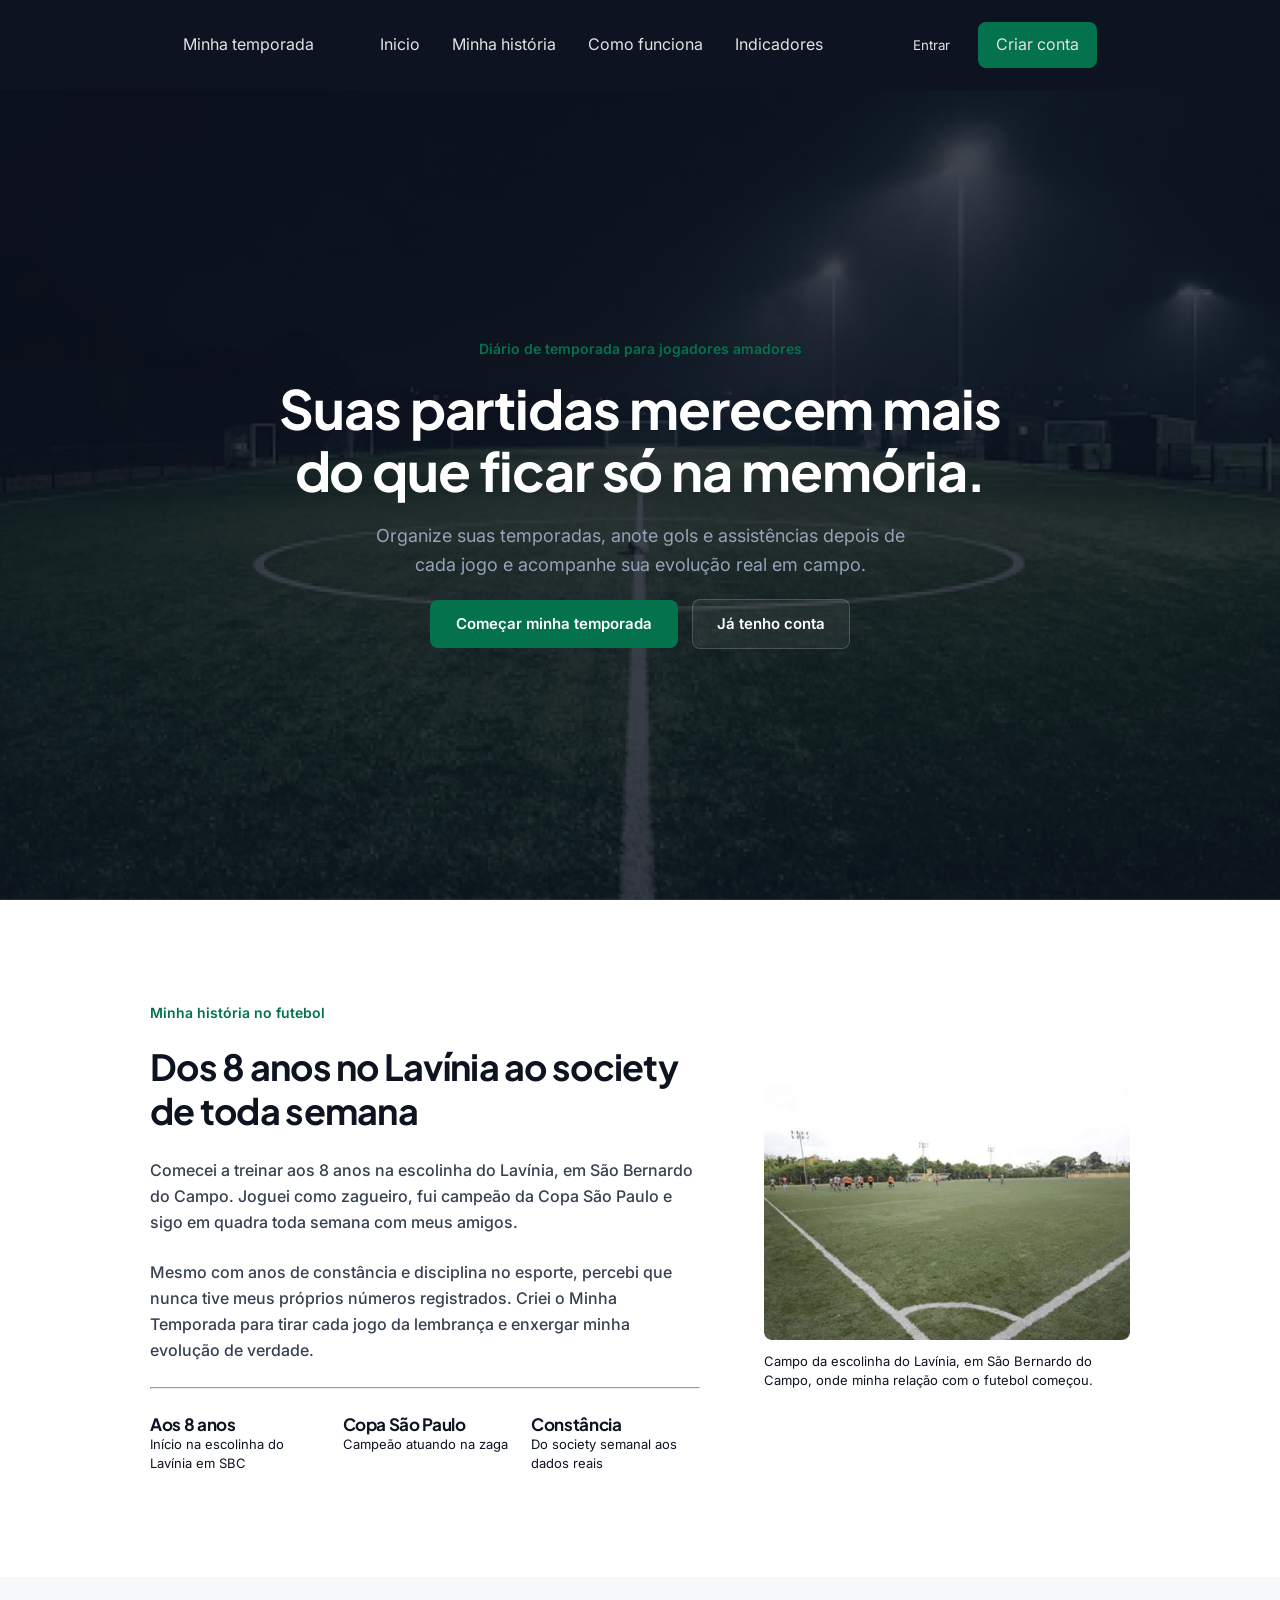
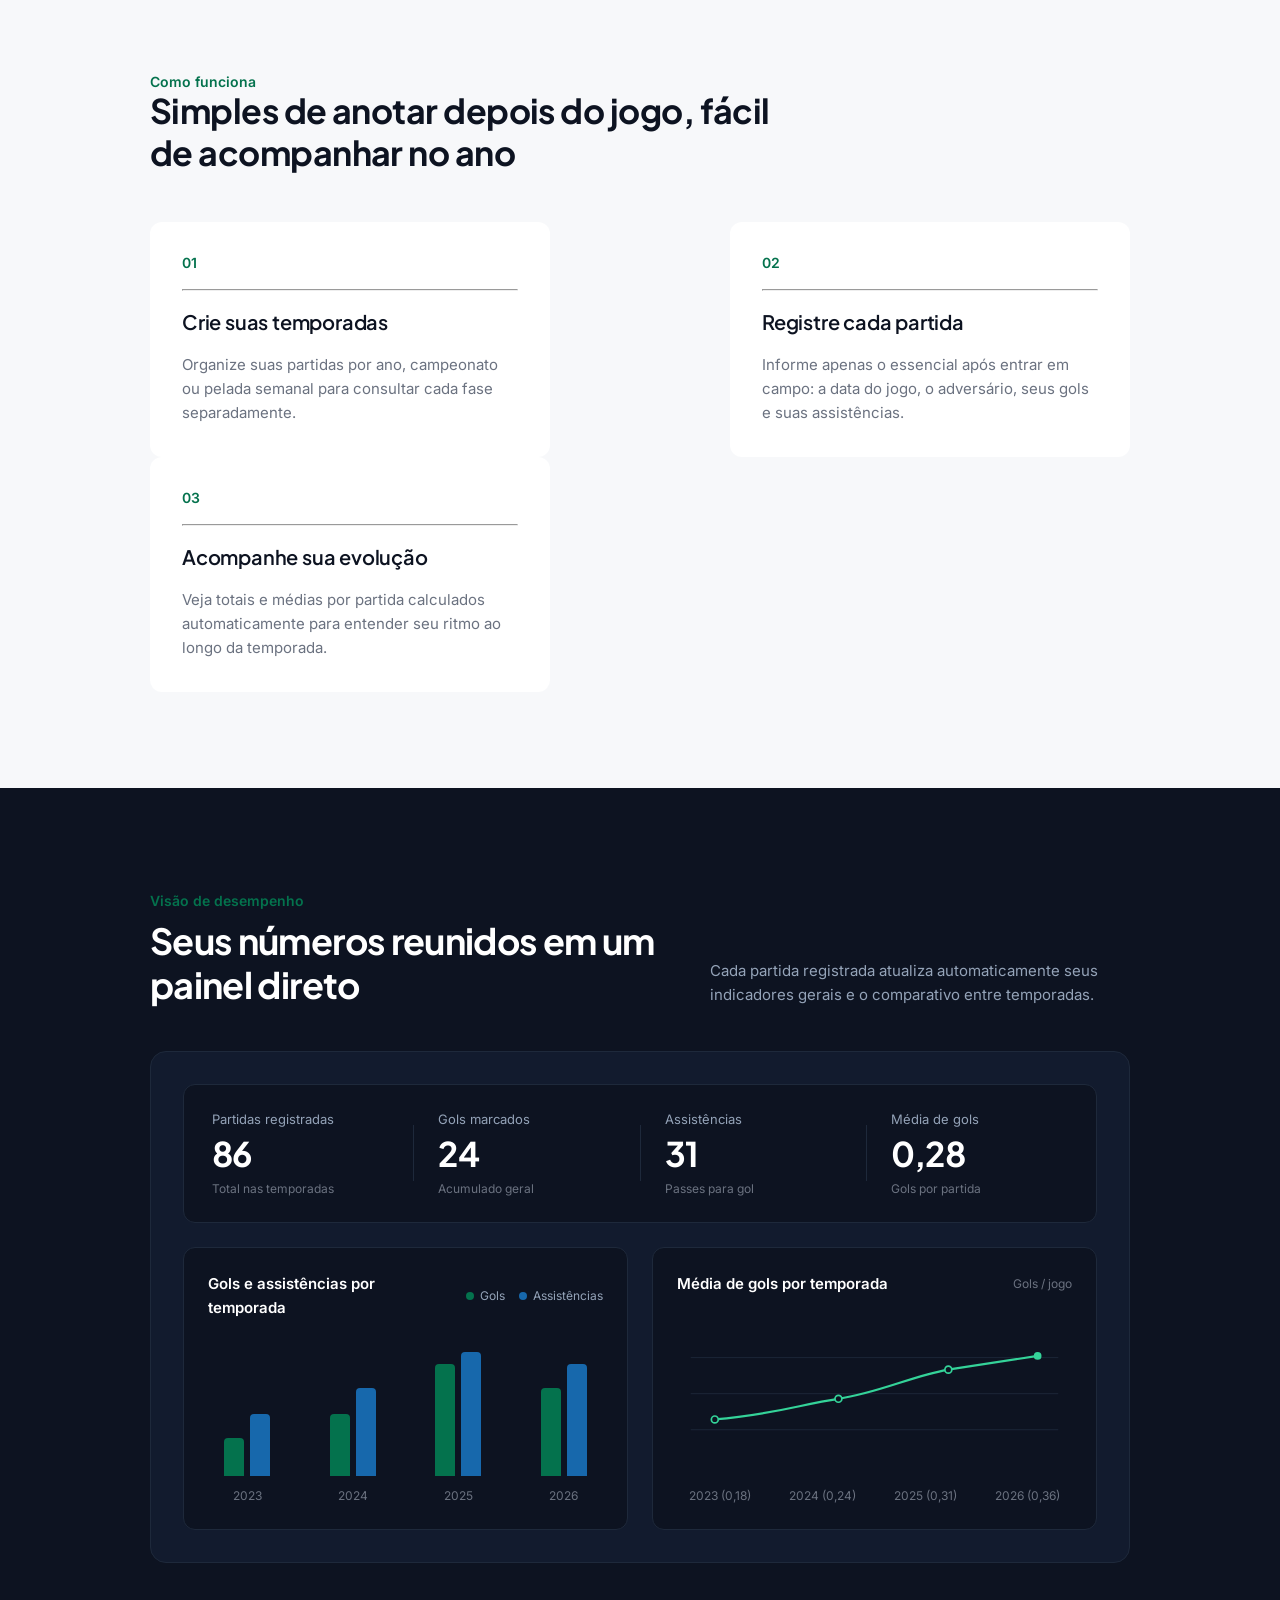
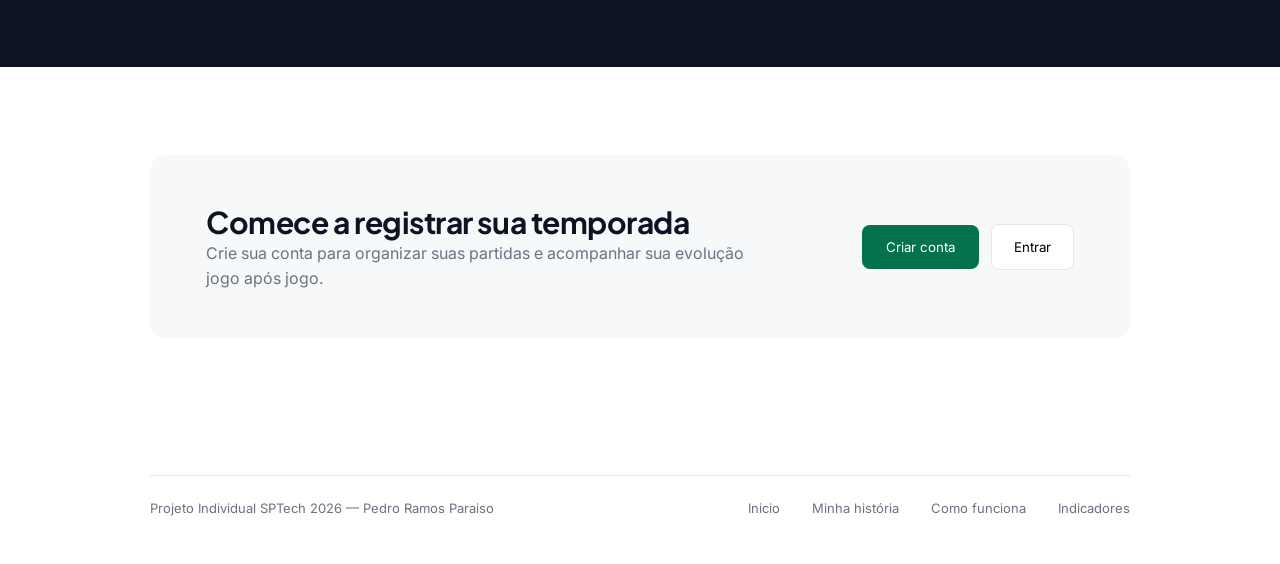
==== commit 1ff70670: "feat: adicionado navegação nos buttons da section hero" ====
--- a/public/index.html
+++ b/public/index.html
@@ -51,8 +51,12 @@
         </p>
 
         <div class="hero-container">
-          <button class="btn-comecar-temporada">Começar minha temporada</button>
-          <button class="btn-tenho-conta">Já tenho conta</button>
+          <a href="./pages/cadastro.html" class="btn-comecar-temporada"
+            >Começar minha temporada</a
+          >
+          <a href="./pages/login.html" class="btn-tenho-conta"
+            >Já tenho conta</a
+          >
         </div>
       </section>
       <section id="historia" class="section-historia">
--- a/public/css/hero.css
+++ b/public/css/hero.css
@@ -38,10 +38,14 @@
 .hero-container {
   display: flex;
   flex-direction: row;
+  align-items: center;
   gap: 14px;
 }
 
 .btn-comecar-temporada {
+  display: inline-flex;
+  align-items: center;
+  justify-content: center;
   border-radius: var(--raio-botao);
   padding: 15px 26px;
   background-color: var(--cor-turf-green);
@@ -49,7 +53,11 @@
   font-style: normal;
   font-size: var(--fs-card);
   font-weight: 600;
-  line-height: normal;
+  line-height: 1.2;
+  transition:
+    background-color var(--transicao-padrao),
+    transform var(--transicao-padrao),
+    box-shadow var(--transicao-padrao);
 }
 
 .btn-comecar-temporada:hover {
@@ -59,11 +67,21 @@
 }
 
 .btn-tenho-conta {
+  display: inline-flex;
+  align-items: center;
+  justify-content: center;
   border-radius: var(--raio-botao);
   padding: 15px 24px;
   border: 1px solid rgba(255, 255, 255, 0.18);
   background: rgba(255, 255, 255, 0.06);
   color: var(--cor-branco);
+  font-size: var(--fs-card);
+  font-weight: 600;
+  line-height: 1.2;
+  transition:
+    background var(--transicao-padrao),
+    border-color var(--transicao-padrao),
+    transform var(--transicao-padrao);
 }
 
 .btn-tenho-conta:hover {
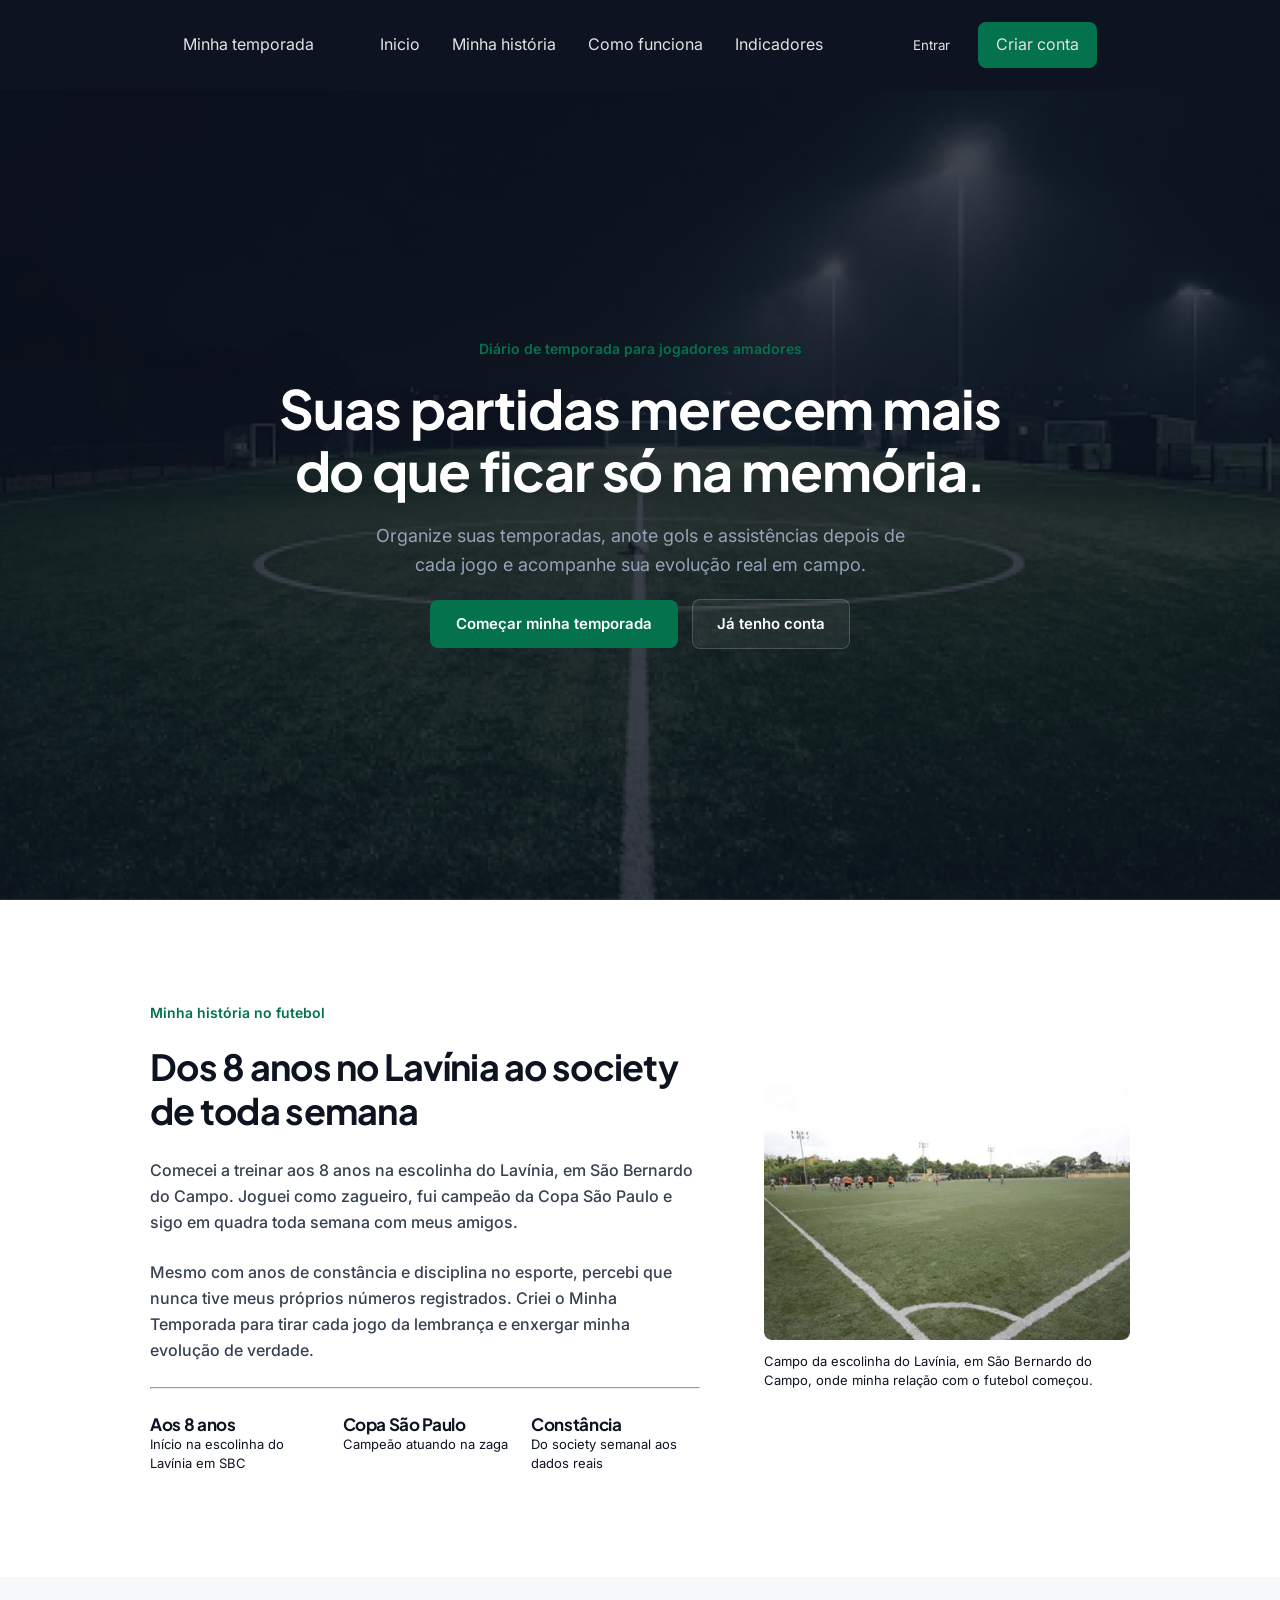
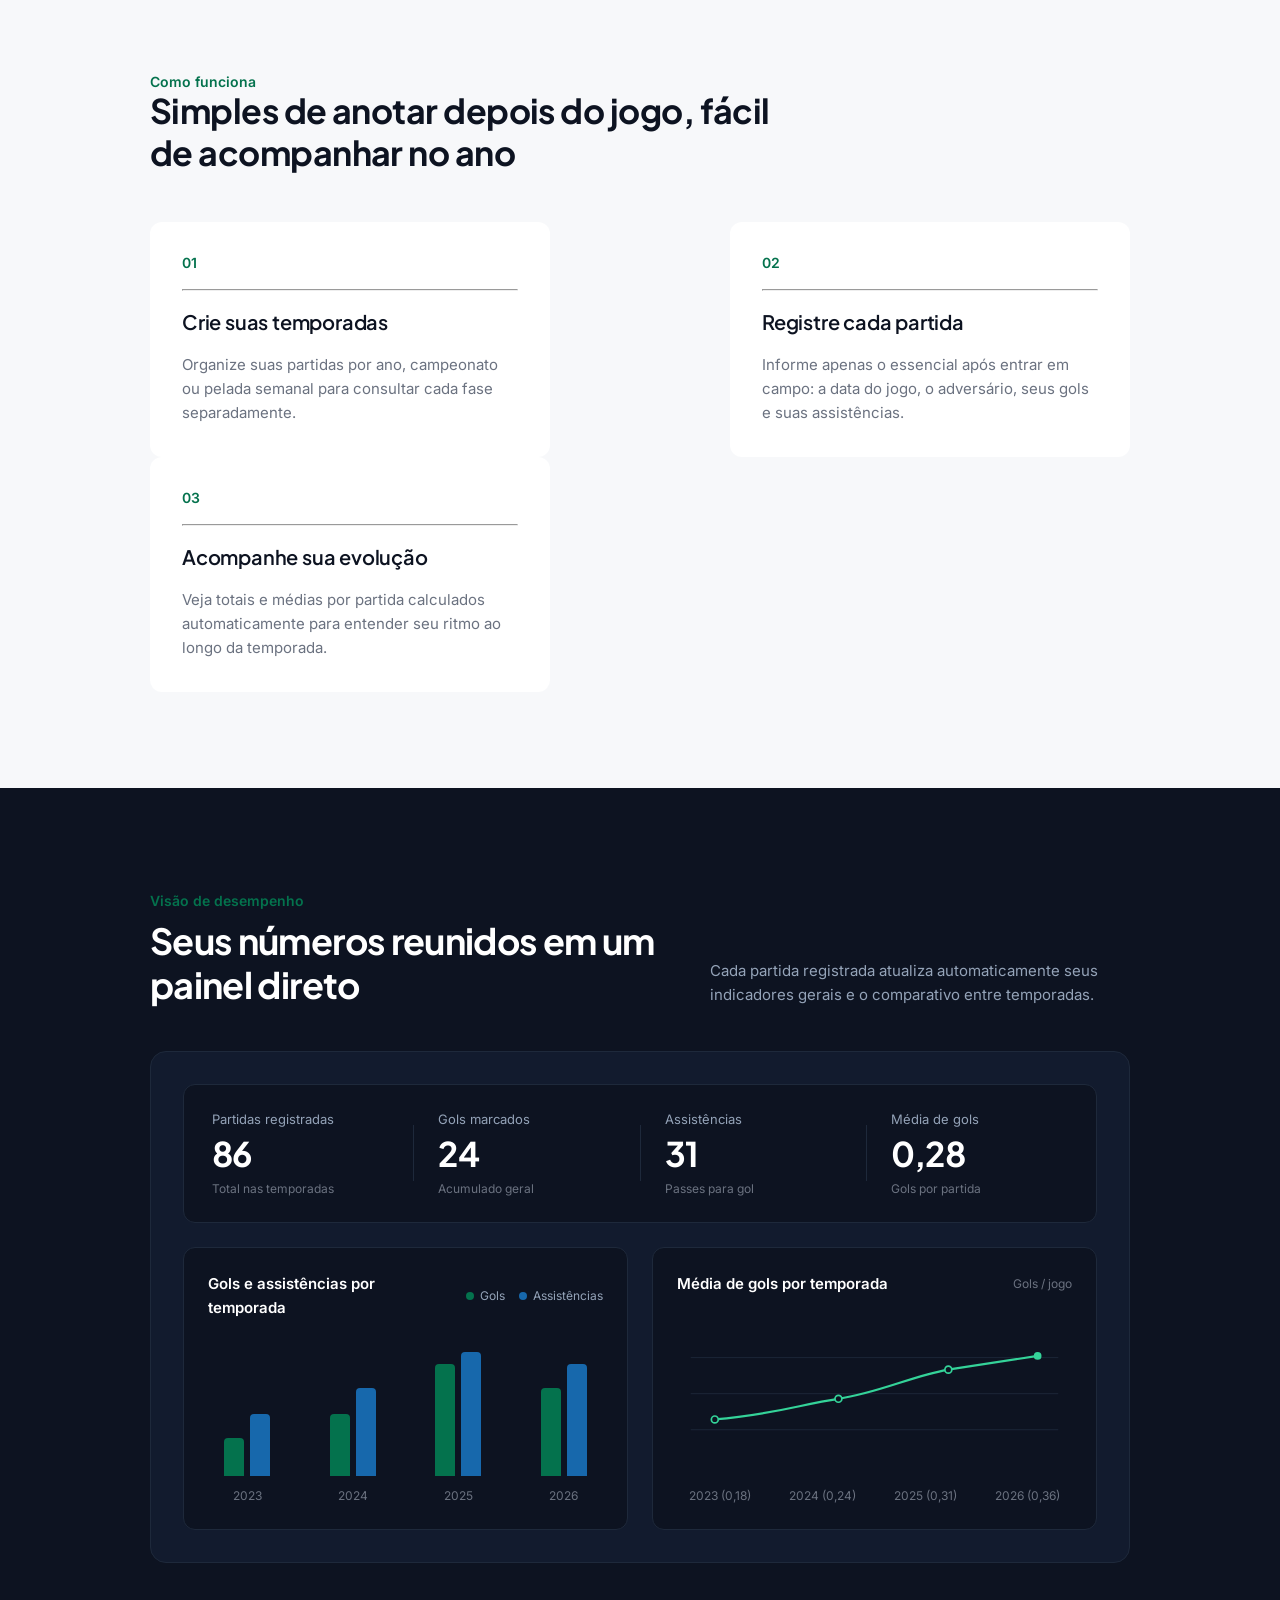
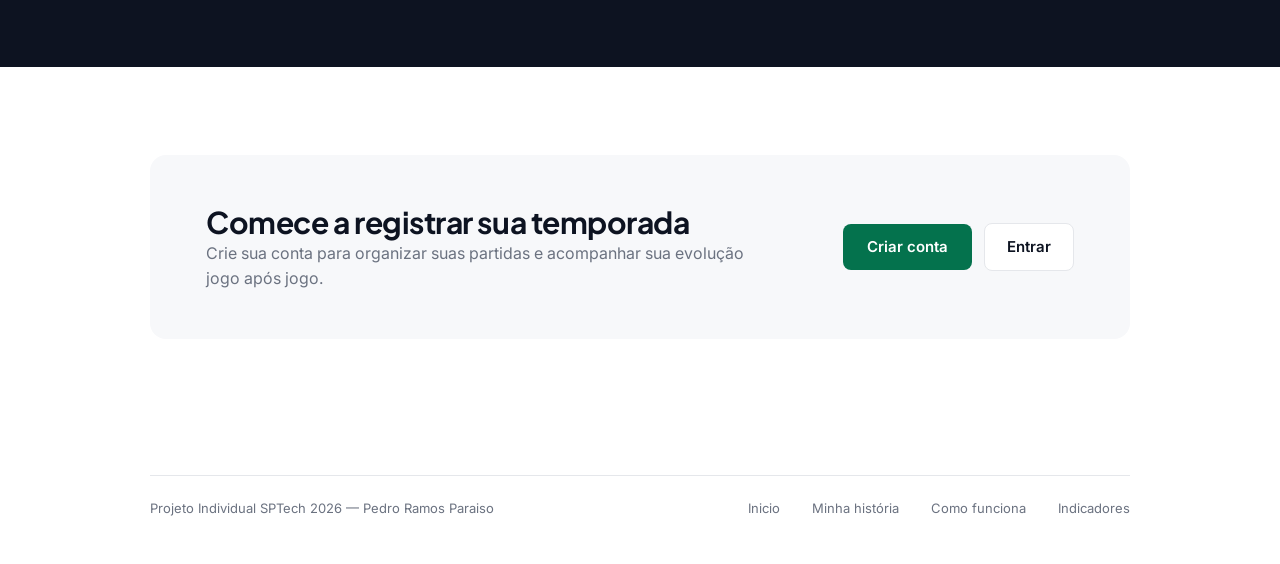
==== commit 2a742d21: "feat: colocado navegação nos btn da section chamada-final e arrumado a estilização deles" ====
--- a/public/index.html
+++ b/public/index.html
@@ -342,8 +342,12 @@
           </div>
 
           <div class="container-btn">
-            <button class="btn-criar-chamada-final">Criar conta</button>
-            <button class="btn-entrar-chamada-final">Entrar</button>
+            <a href="./pages/cadastro.html" class="btn-criar-chamada-final"
+              >Criar conta</a
+            >
+            <a href="./pages/login.html" class="btn-entrar-chamada-final"
+              >Entrar</a
+            >
           </div>
         </div>
       </section>
--- a/public/css/chamada-final.css
+++ b/public/css/chamada-final.css
@@ -37,10 +37,20 @@
 }
 
 .btn-criar-chamada-final {
+  display: inline-flex;
+  align-items: center;
+  justify-content: center;
   border-radius: var(--raio-botao);
   padding: 14px 24px;
   background: var(--cor-turf-green);
   color: var(--cor-branco);
+  font-size: var(--fs-card);
+  font-weight: 600;
+  line-height: 1.2;
+  transition:
+    background var(--transicao-padrao),
+    transform var(--transicao-padrao),
+    box-shadow var(--transicao-padrao);
 }
 
 .btn-criar-chamada-final:hover {
@@ -50,10 +60,21 @@
 }
 
 .btn-entrar-chamada-final {
+  display: inline-flex;
+  align-items: center;
+  justify-content: center;
   border-radius: var(--raio-botao);
   padding: 14px 22px;
   border: 1px solid var(--cor-borda-clara);
   background-color: var(--cor-branco);
+  color: var(--cor-ink-black);
+  font-size: var(--fs-card);
+  font-weight: 600;
+  line-height: 1.2;
+  transition:
+    background-color var(--transicao-padrao),
+    border-color var(--transicao-padrao),
+    transform var(--transicao-padrao);
 }
 
 .btn-entrar-chamada-final:hover {
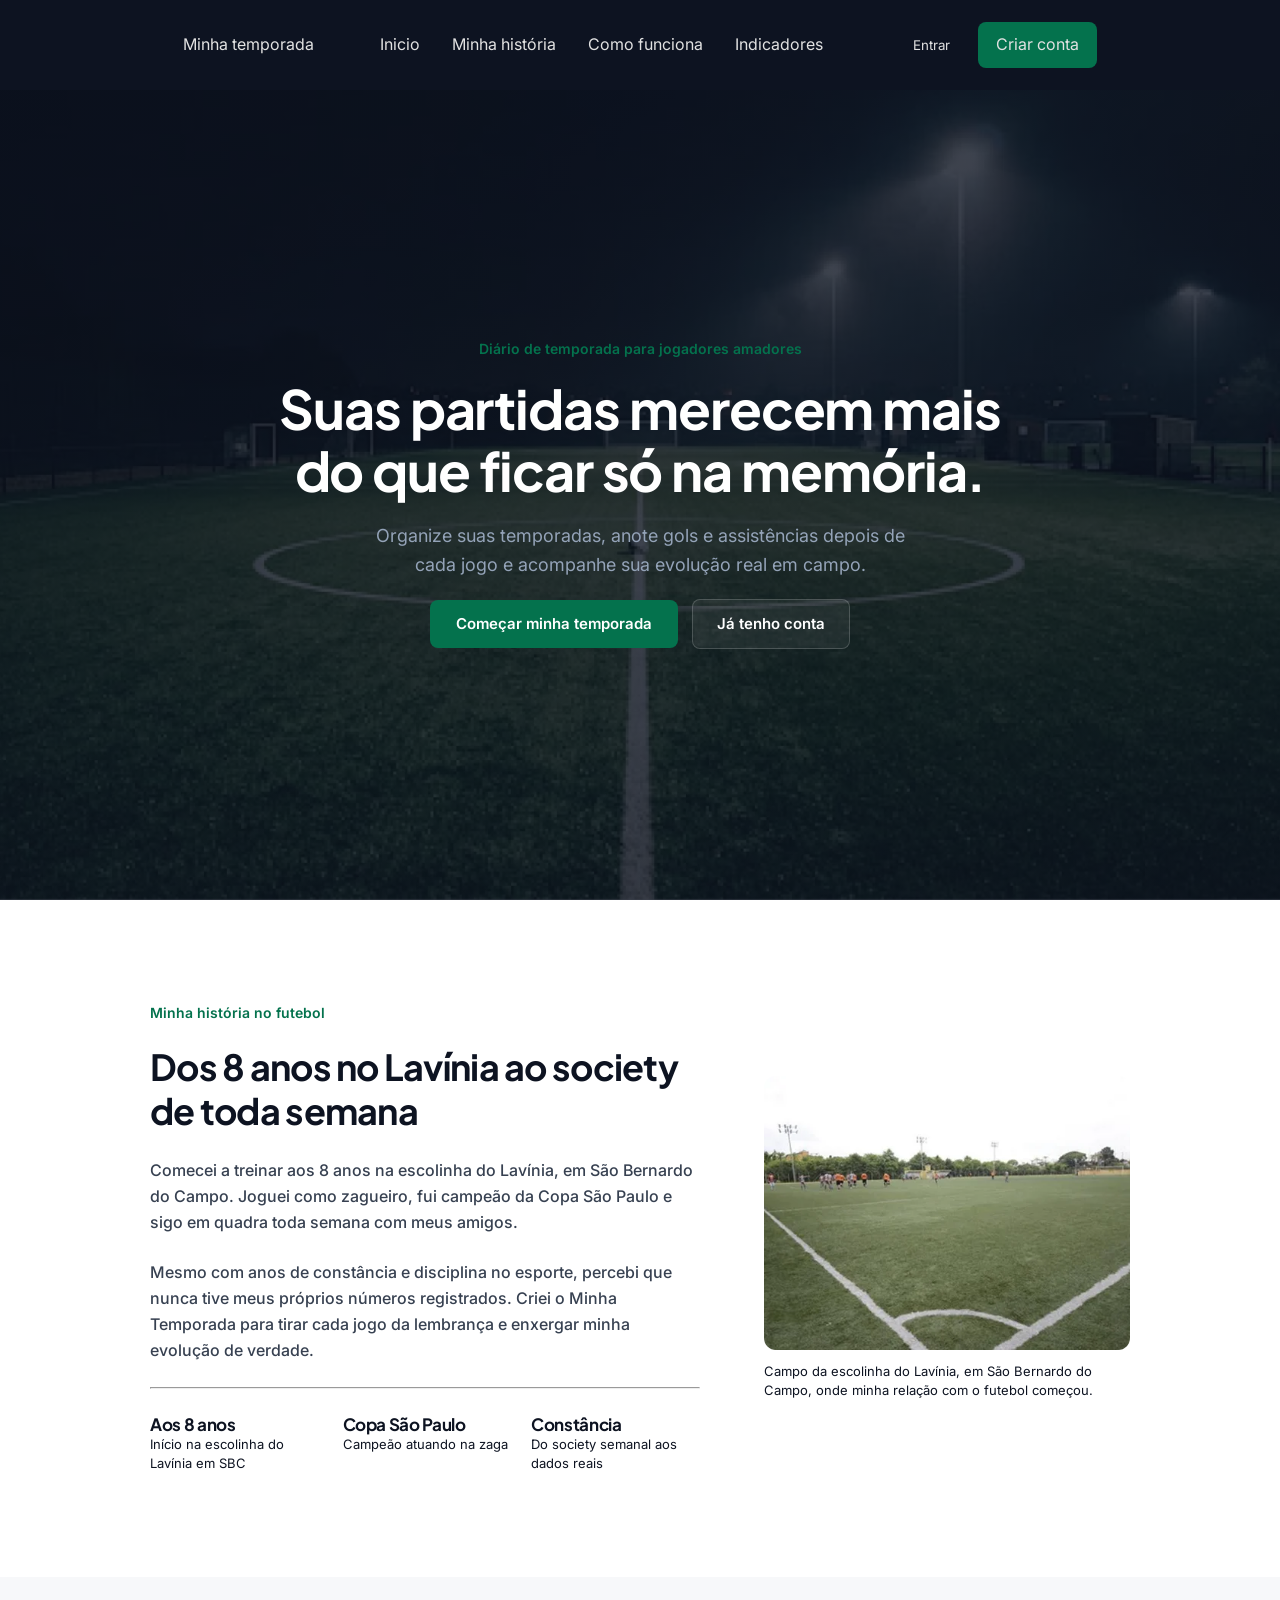
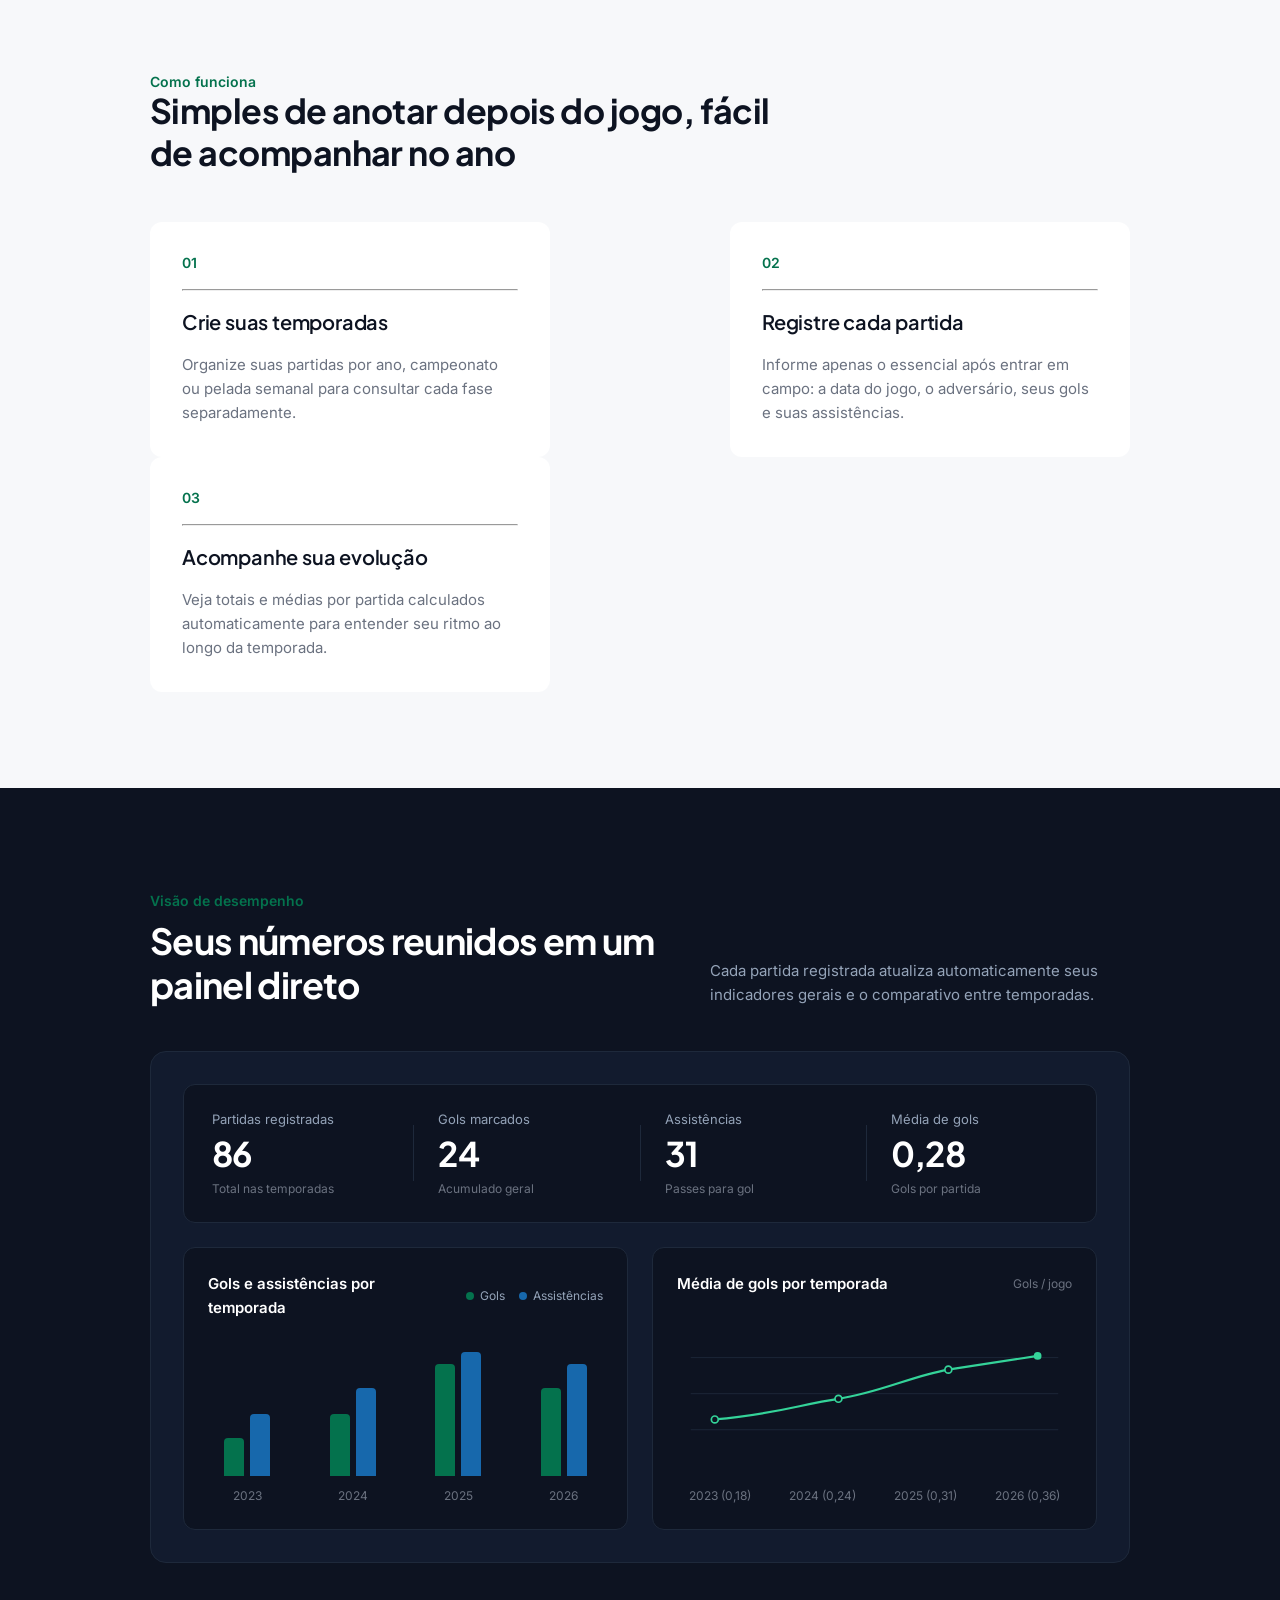
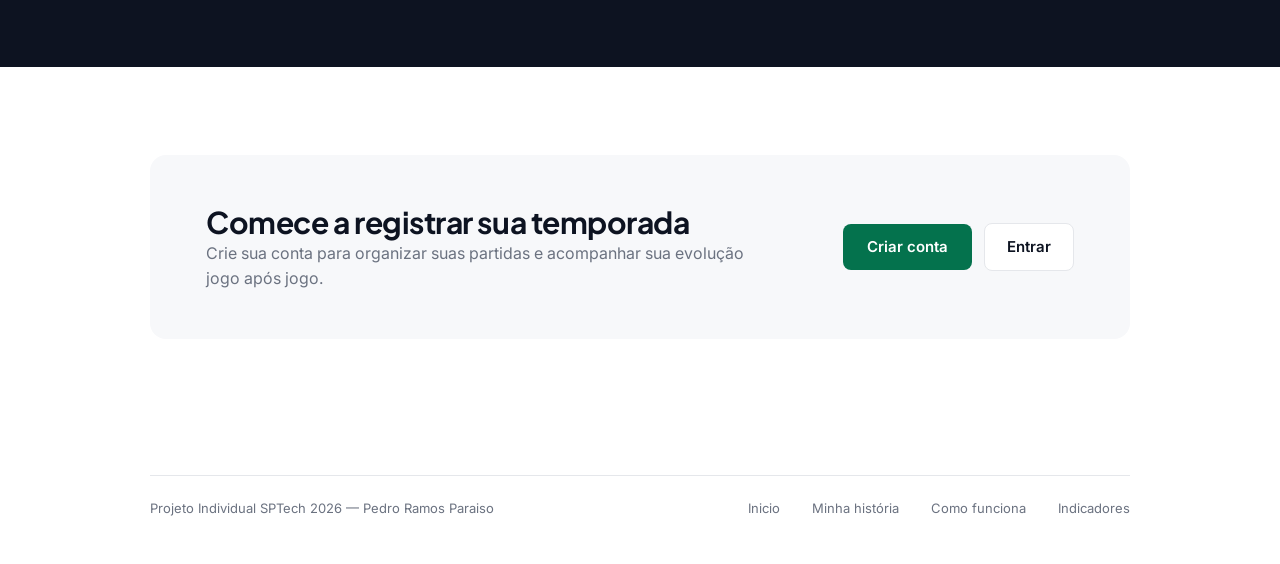
==== commit cdd7a53d: "feat: adicionado fotos e legenda para o carrossel." ====
--- a/public/index.html
+++ b/public/index.html
@@ -11,6 +11,7 @@
     <link rel="stylesheet" href="./css/previa.css" />
     <link rel="stylesheet" href="./css/chamada-final.css" />
     <link rel="stylesheet" href="./css/footer.css" />
+    <script src="./js/page/carrossel.js" defer></script>
     <title>Minha Temorada</title>
   </head>
   <body>
@@ -99,14 +100,8 @@
         </article>
 
         <article class="container-foto">
-          <img
-            src="./assets/campo-lavinia.webp"
-            alt="Campo do Lavínia São Bernardo do Campo"
-          />
-          <p class="trajetoria-descricao legenda">
-            Campo da escolinha do Lavínia, em São Bernardo do Campo, onde minha
-            relação com o futebol começou.
-          </p>
+          <img class="img-carrossel" id="carrossel-img" />
+          <p id="legenda" class="trajetoria-descricao legenda"></p>
         </article>
       </section>
 
--- a/public/css/minha-historia.css
+++ b/public/css/minha-historia.css
@@ -58,8 +58,47 @@
   display: flex;
   flex-direction: column;
   gap: 12px;
+  width: 100%;
+  max-width: 500px;
+  overflow: hidden;
 }
 
 .legenda {
   max-width: 100%;
-}+}
+
+.img-carrossel {
+  width: 100%;
+  aspect-ratio: 4 / 3;
+  object-fit: cover;
+  border-radius: var(--raio-card);
+  animation: img-entrar 0.6s ease-out backwards;
+}
+
+.img-carrossel.saindo {
+  animation: img-sair 0.5s ease-in forwards;
+}
+
+@keyframes img-entrar {
+  0% {
+    opacity: 0;
+    transform: translateX(50px);
+  }
+
+  100% {
+    opacity: 1;
+    transform: translateX(0);
+  }
+}
+
+@keyframes img-sair {
+  0% {
+    opacity: 1;
+    transform: translateX(0);
+  }
+
+  100% {
+    opacity: 0;
+    transform: translateX(-50px);
+  }
+}
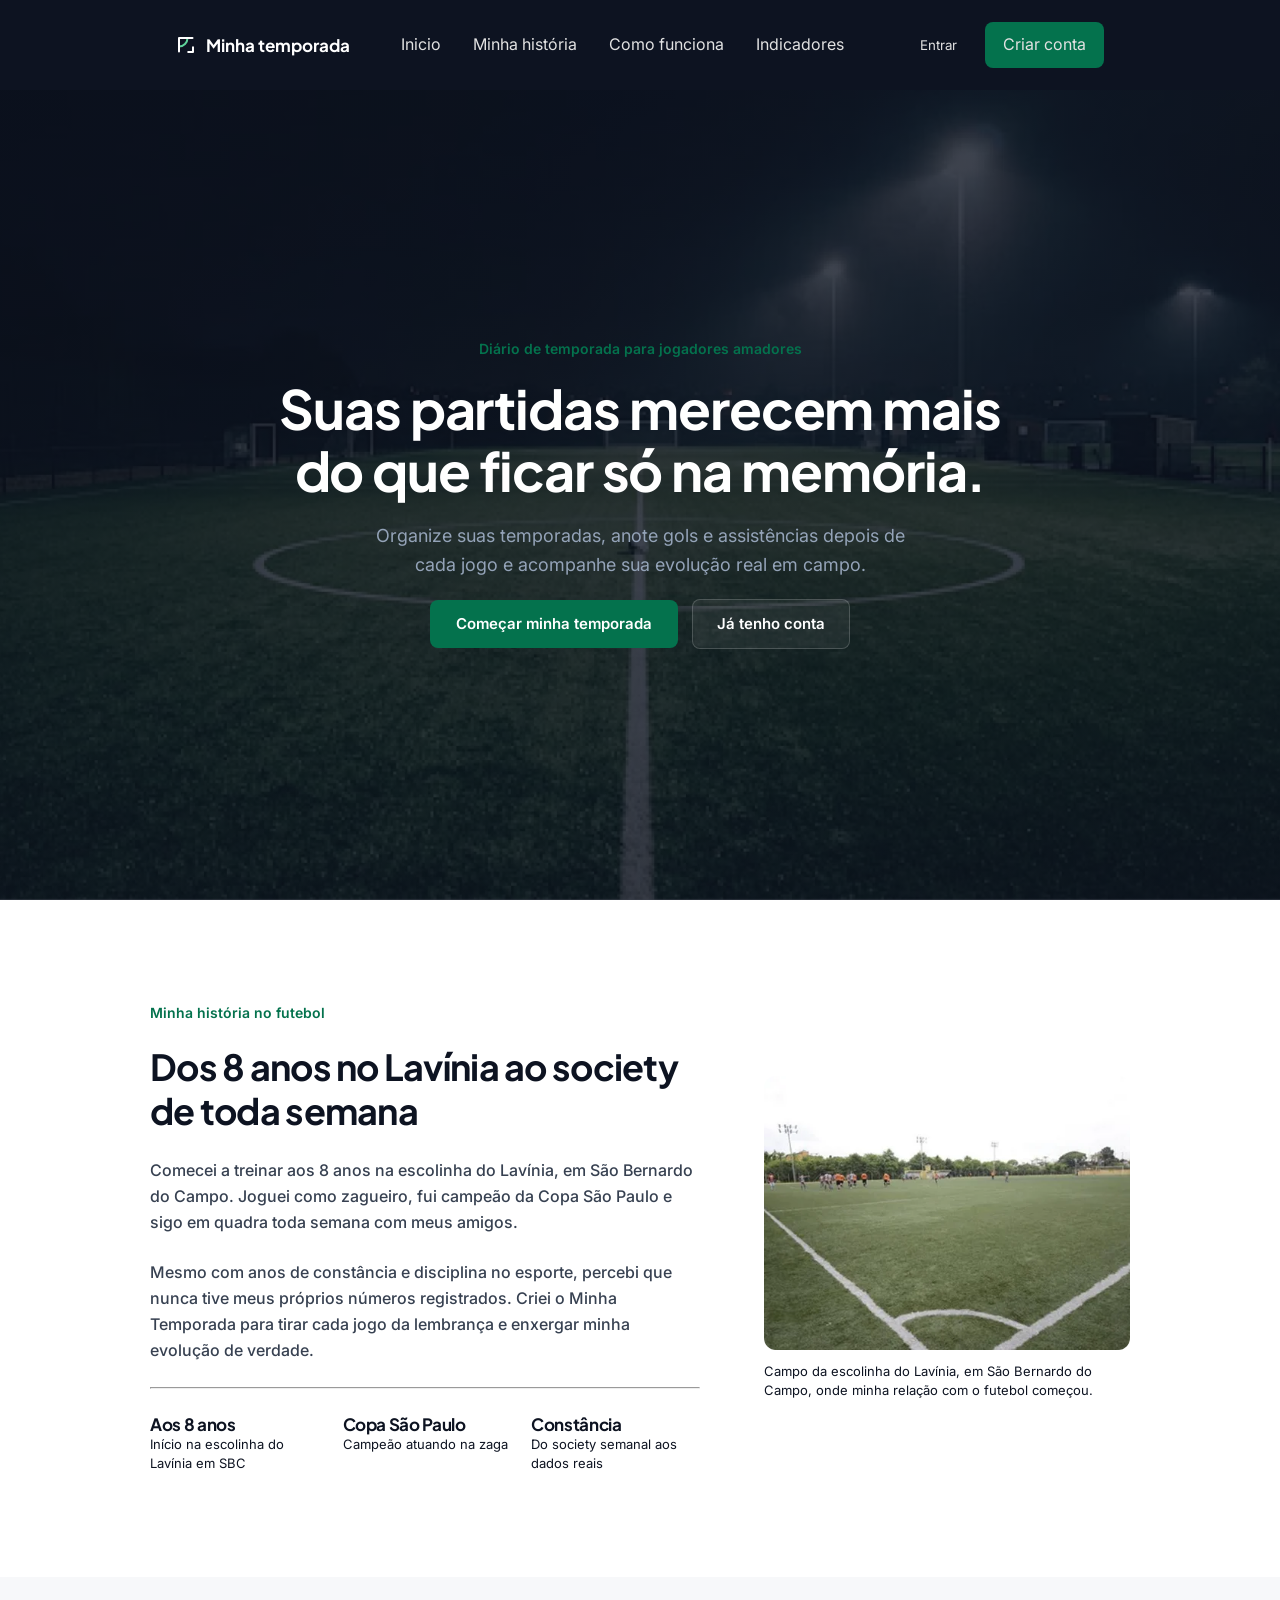
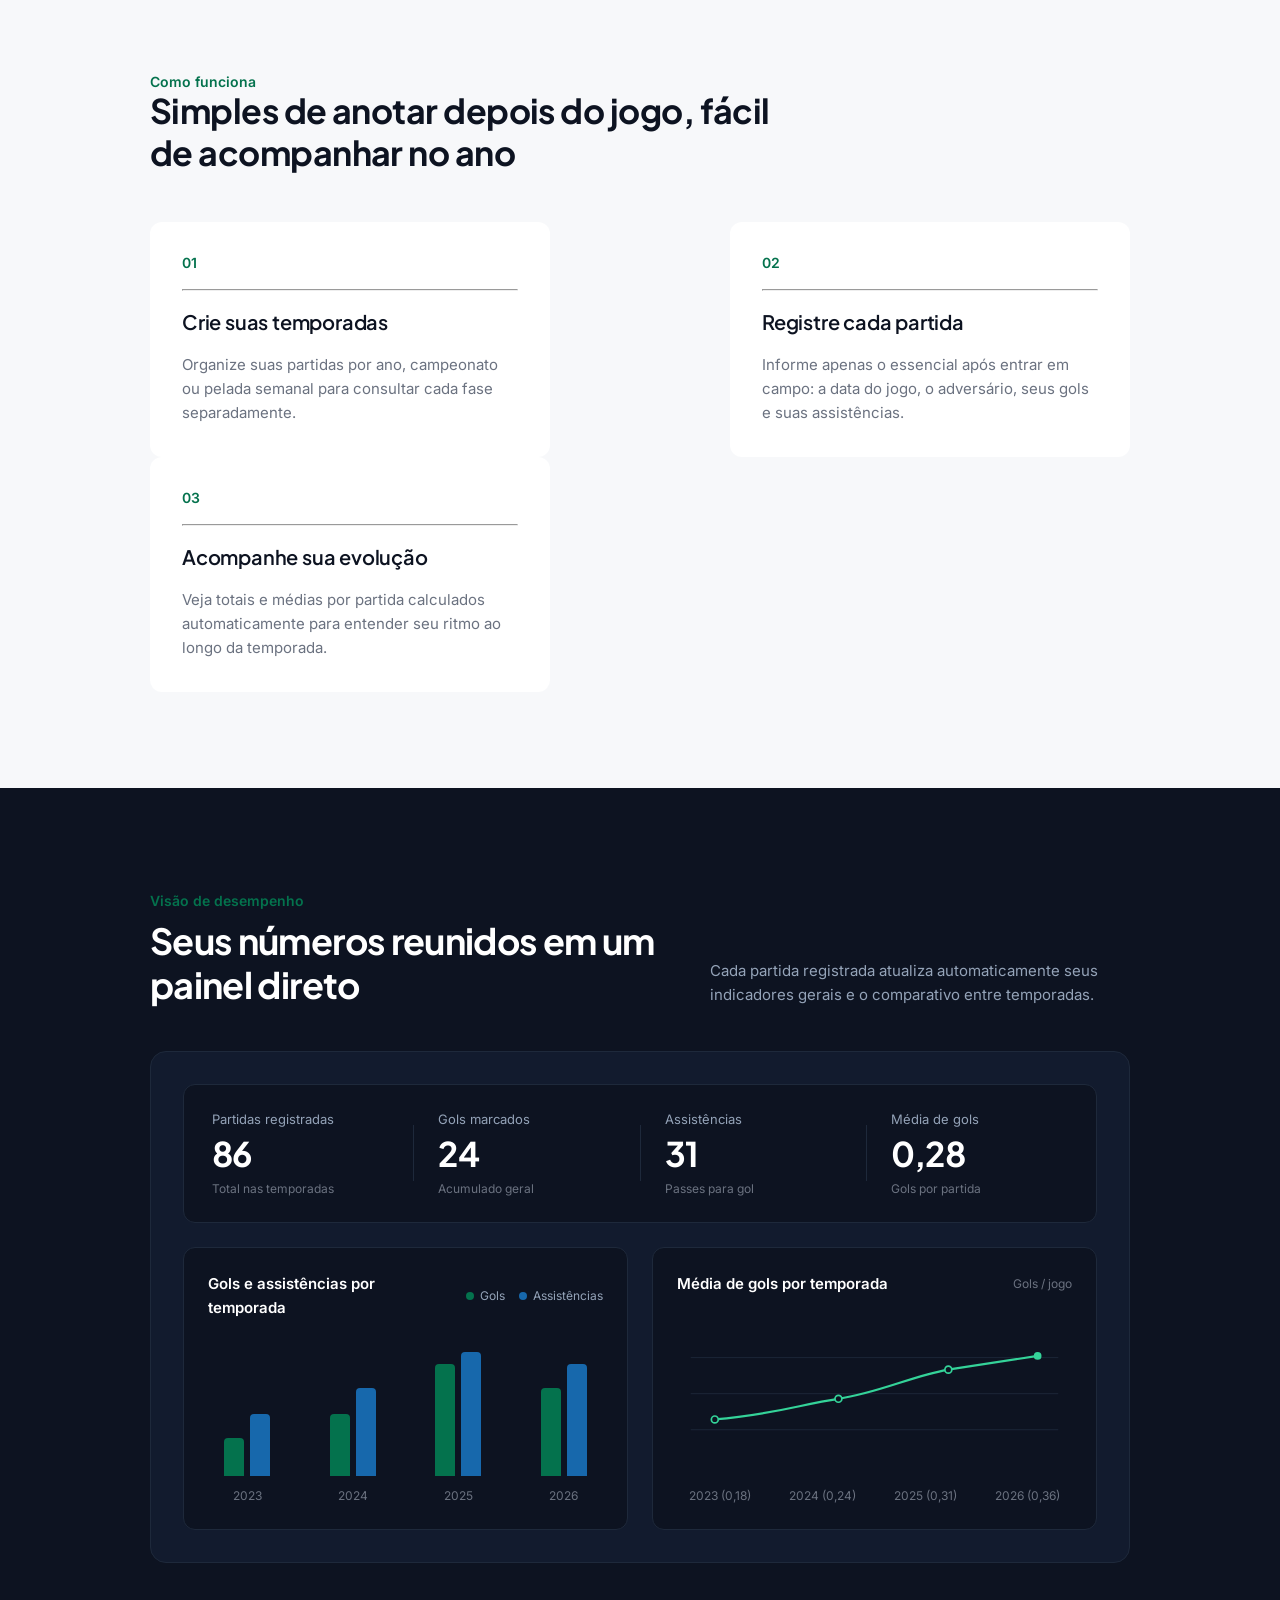
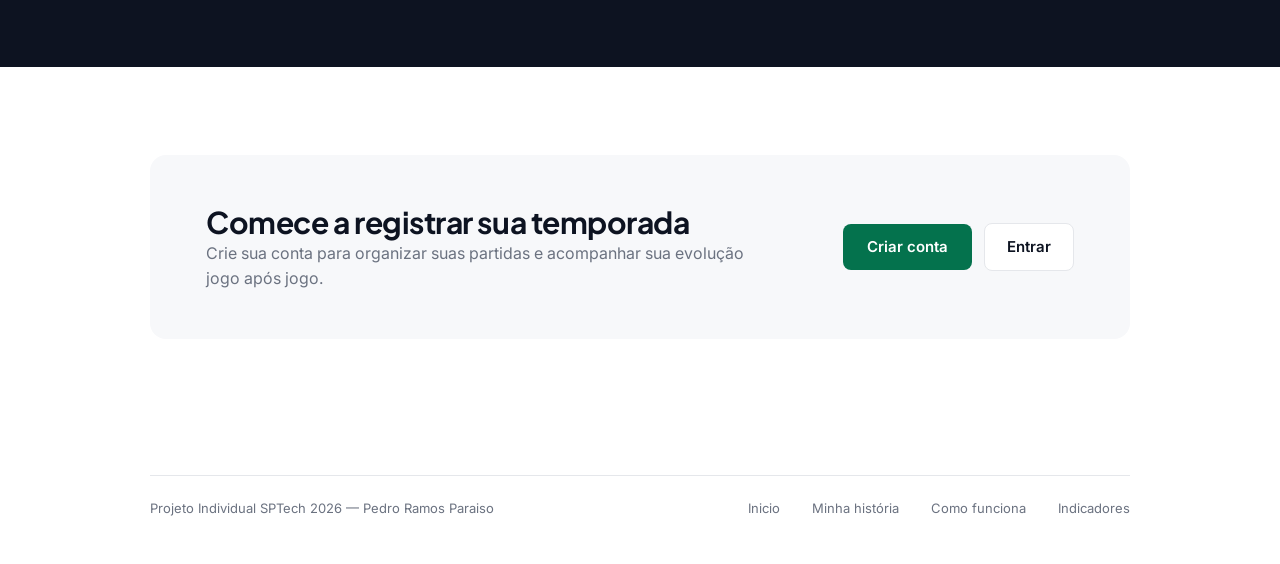
==== commit 4740888c: "feat: adicionado logo ao projeto" ====
--- a/public/index.html
+++ b/public/index.html
@@ -11,12 +11,20 @@
     <link rel="stylesheet" href="./css/previa.css" />
     <link rel="stylesheet" href="./css/chamada-final.css" />
     <link rel="stylesheet" href="./css/footer.css" />
+    <link rel="icon" type="image/svg+xml" href="./assets/favicon.svg" />
     <script src="./js/page/carrossel.js" defer></script>
-    <title>Minha Temorada</title>
+    <title>Minha Temporada</title>
   </head>
   <body>
     <header class="navbar-container">
-      <span>Minha temporada</span>
+      <a href="#inicio" class="logo">
+        <svg class="logo-icone" viewBox="0 0 20 20" fill="none" xmlns="http://www.w3.org/2000/svg" aria-hidden="true">
+          <path d="M11.5 3A8.5 8.5 0 0 1 3 11.5" stroke="#5ED39B" stroke-width="2" stroke-linecap="round"/>
+          <path d="M3 16.5V3H16.5" stroke="currentColor" stroke-width="2" stroke-linecap="round" stroke-linejoin="round"/>
+          <path d="M17 12.2V17H12.2" stroke="currentColor" stroke-width="2" stroke-linecap="round" stroke-linejoin="round"/>
+        </svg>
+        <span>Minha temporada</span>
+      </a>
       <nav class="navbar-container-link">
         <ul>
           <ol>
--- a/public/css/global.css
+++ b/public/css/global.css
@@ -114,12 +114,21 @@
 }
 
 .logo {
+  display: inline-flex;
+  align-items: center;
+  gap: 10px;
   color: var(--cor-branco);
   font-family: var(--fonte-titulos);
   font-size: var(--fs-marca);
   font-style: normal;
   font-weight: 700;
   line-height: normal;
+}
+
+.logo-icone {
+  width: 20px;
+  height: 20px;
+  flex-shrink: 0;
 }
 
 .btn-verde {
